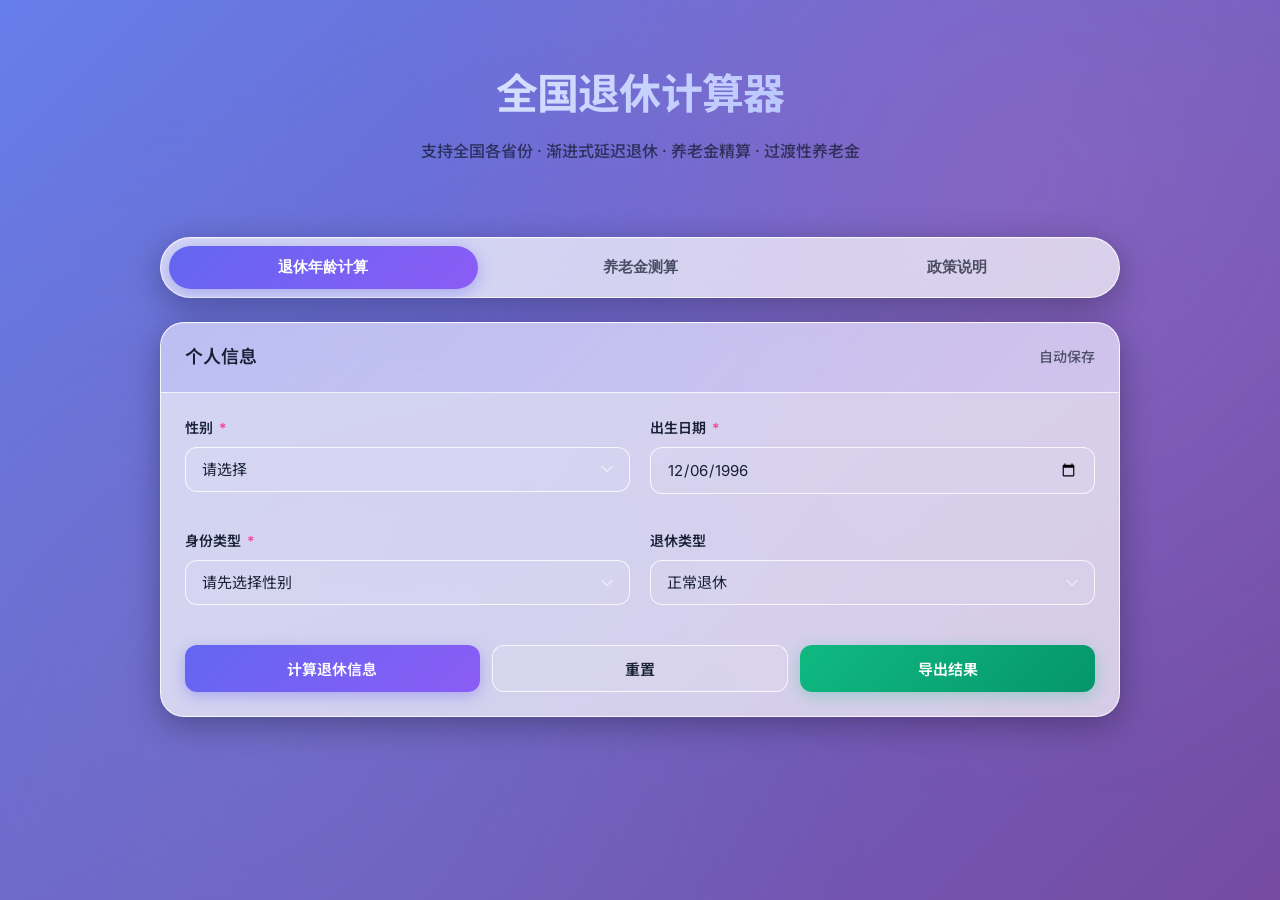
==== src/index.html @ 912b045a "Initial commit: Retirement Calculator v1.0.0 Features:  - Progressive delay retirement calculation (" ====
<!DOCTYPE html>
<html lang="zh-CN">
<head>
    <meta charset="UTF-8">
    <meta name="viewport" content="width=device-width, initial-scale=1.0, maximum-scale=5.0">
    <title>全国退休计算器 | 渐进式延迟退休</title>
    <link rel="preconnect" href="https://fonts.googleapis.com">
    <link rel="preconnect" href="https://fonts.gstatic.com" crossorigin>
    <link href="https://fonts.googleapis.com/css2?family=Inter:wght@400;500;600;700&family=Noto+Sans+SC:wght@400;500;600;700&display=swap" rel="stylesheet">
    <style>
        :root {
            /* Glassmorphism Color System - Blue Purple */
            --primary-50: #eef2ff;
            --primary-100: #e0e7ff;
            --primary-200: #c7d2fe;
            --primary-300: #a5b4fc;
            --primary-400: #818cf8;
            --primary-500: #6366f1;
            --primary-600: #4f46e5;
            --primary-700: #4338ca;
            --primary-800: #3730a3;
            --primary-900: #312e81;

            --accent-purple: #8b5cf6;
            --accent-pink: #ec4899;
            --accent-cyan: #06b6d4;

            /* Semantic Colors */
            --success: #10b981;
            --warning: #f59e0b;
            --error: #ef4444;
            --info: #3b82f6;

            /* Glass Surface Colors */
            --glass-bg: rgba(255, 255, 255, 0.08);
            --glass-border: rgba(255, 255, 255, 0.18);
            --glass-highlight: rgba(255, 255, 255, 0.25);
            --glass-shadow: rgba(0, 0, 0, 0.3);

            /* Text Colors */
            --text-primary: rgba(255, 255, 255, 0.95);
            --text-secondary: rgba(255, 255, 255, 0.7);
            --text-tertiary: rgba(255, 255, 255, 0.5);

            /* Spacing Scale (8pt base) */
            --space-1: 4px;
            --space-2: 8px;
            --space-3: 12px;
            --space-4: 16px;
            --space-5: 20px;
            --space-6: 24px;
            --space-8: 32px;
            --space-10: 40px;
            --space-12: 48px;

            /* Radius Scale */
            --radius-sm: 8px;
            --radius-md: 12px;
            --radius-lg: 16px;
            --radius-xl: 24px;
            --radius-full: 9999px;

            /* Animation */
            --transition-fast: 150ms ease;
            --transition-base: 200ms ease;
            --transition-slow: 300ms ease;

            /* Shadows */
            --shadow-glass: 0 8px 32px rgba(0, 0, 0, 0.3), inset 0 1px 0 rgba(255, 255, 255, 0.1);
            --shadow-elevated: 0 20px 60px rgba(0, 0, 0, 0.4);
        }

        /* Light Mode Override */
        @media (prefers-color-scheme: light) {
            :root {
                --glass-bg: rgba(255, 255, 255, 0.7);
                --glass-border: rgba(255, 255, 255, 0.8);
                --glass-highlight: rgba(255, 255, 255, 0.9);
                --glass-shadow: rgba(0, 0, 0, 0.1);
                --text-primary: rgba(15, 23, 42, 0.95);
                --text-secondary: rgba(15, 23, 42, 0.7);
                --text-tertiary: rgba(15, 23, 42, 0.5);
            }
        }

        * {
            margin: 0;
            padding: 0;
            box-sizing: border-box;
        }

        html {
            scroll-behavior: smooth;
        }

        body {
            font-family: 'Inter', 'Noto Sans SC', -apple-system, BlinkMacSystemFont, sans-serif;
            background: linear-gradient(135deg, #0f0c29 0%, #302b63 50%, #24243e 100%);
            background-attachment: fixed;
            min-height: 100vh;
            padding: var(--space-5);
            line-height: 1.6;
            color: var(--text-primary);
            -webkit-font-smoothing: antialiased;
            -moz-osx-font-smoothing: grayscale;
        }

        @media (prefers-color-scheme: light) {
            body {
                background: linear-gradient(135deg, #667eea 0%, #764ba2 100%);
            }
        }

        /* Animated Background */
        body::before {
            content: '';
            position: fixed;
            top: 0;
            left: 0;
            width: 100%;
            height: 100%;
            background:
                radial-gradient(circle at 20% 80%, rgba(120, 119, 198, 0.3) 0%, transparent 50%),
                radial-gradient(circle at 80% 20%, rgba(255, 119, 198, 0.15) 0%, transparent 50%),
                radial-gradient(circle at 40% 40%, rgba(99, 102, 241, 0.2) 0%, transparent 40%);
            pointer-events: none;
            z-index: -1;
        }

        .container {
            max-width: 960px;
            margin: 0 auto;
        }

        /* Header */
        .header {
            text-align: center;
            padding: var(--space-10) var(--space-5);
            margin-bottom: var(--space-8);
        }

        .header h1 {
            font-size: clamp(28px, 5vw, 42px);
            font-weight: 700;
            margin-bottom: var(--space-3);
            background: linear-gradient(135deg, #fff 0%, #c7d2fe 50%, #a5b4fc 100%);
            -webkit-background-clip: text;
            -webkit-text-fill-color: transparent;
            background-clip: text;
            letter-spacing: -0.02em;
        }

        .header p {
            font-size: 16px;
            color: var(--text-secondary);
            font-weight: 500;
        }

        /* Tabs */
        .tabs {
            display: flex;
            gap: var(--space-2);
            margin-bottom: var(--space-6);
            padding: var(--space-2);
            background: var(--glass-bg);
            backdrop-filter: blur(20px);
            -webkit-backdrop-filter: blur(20px);
            border: 1px solid var(--glass-border);
            border-radius: var(--radius-full);
            box-shadow: var(--shadow-glass);
        }

        .tab-btn {
            flex: 1;
            padding: var(--space-3) var(--space-4);
            border: none;
            background: transparent;
            color: var(--text-secondary);
            font-weight: 600;
            font-size: 15px;
            cursor: pointer;
            border-radius: var(--radius-full);
            transition: all var(--transition-base);
            position: relative;
            overflow: hidden;
        }

        .tab-btn::before {
            content: '';
            position: absolute;
            inset: 0;
            background: linear-gradient(135deg, rgba(99, 102, 241, 0.2), rgba(139, 92, 246, 0.2));
            opacity: 0;
            transition: opacity var(--transition-base);
        }

        .tab-btn:hover {
            color: var(--text-primary);
            transform: translateY(-1px);
        }

        .tab-btn:hover::before {
            opacity: 1;
        }

        .tab-btn.active {
            color: white;
            background: linear-gradient(135deg, var(--primary-500), var(--accent-purple));
            box-shadow: 0 4px 15px rgba(99, 102, 241, 0.4);
        }

        .tab-btn.active::before {
            display: none;
        }

        /* Card */
        .card {
            background: var(--glass-bg);
            backdrop-filter: blur(20px);
            -webkit-backdrop-filter: blur(20px);
            border: 1px solid var(--glass-border);
            border-radius: var(--radius-xl);
            box-shadow: var(--shadow-glass);
            margin-bottom: var(--space-6);
            overflow: hidden;
            transition: transform var(--transition-base), box-shadow var(--transition-base);
        }

        .card:hover {
            box-shadow: var(--shadow-elevated);
        }

        .card-header {
            background: linear-gradient(135deg, rgba(99, 102, 241, 0.2), rgba(139, 92, 246, 0.1));
            color: var(--text-primary);
            padding: var(--space-5) var(--space-6);
            font-size: 18px;
            font-weight: 600;
            display: flex;
            justify-content: space-between;
            align-items: center;
            border-bottom: 1px solid var(--glass-border);
        }

        .card-body {
            padding: var(--space-6);
        }

        /* Form Layout */
        .form-row {
            display: grid;
            grid-template-columns: repeat(auto-fit, minmax(280px, 1fr));
            gap: var(--space-5);
            margin-bottom: var(--space-5);
        }

        .form-group {
            margin-bottom: var(--space-4);
        }

        label {
            display: block;
            margin-bottom: var(--space-2);
            color: var(--text-primary);
            font-weight: 600;
            font-size: 14px;
        }

        label .required {
            color: var(--accent-pink);
            margin-left: 2px;
        }

        label .hint {
            color: var(--text-tertiary);
            font-weight: 400;
            font-size: 12px;
            margin-left: var(--space-2);
        }

        /* Inputs */
        input, select {
            width: 100%;
            padding: var(--space-3) var(--space-4);
            background: rgba(255, 255, 255, 0.05);
            border: 1px solid var(--glass-border);
            border-radius: var(--radius-md);
            font-size: 15px;
            color: var(--text-primary);
            transition: all var(--transition-base);
            font-family: inherit;
        }

        input:hover, select:hover {
            background: rgba(255, 255, 255, 0.08);
            border-color: var(--glass-highlight);
        }

        input:focus, select:focus {
            outline: none;
            border-color: var(--primary-400);
            background: rgba(255, 255, 255, 0.1);
            box-shadow: 0 0 0 3px rgba(99, 102, 241, 0.15);
        }

        input::placeholder {
            color: var(--text-tertiary);
        }

        /* Select styling */
        select {
            cursor: pointer;
            appearance: none;
            background-image: url("data:image/svg+xml,%3Csvg xmlns='http://www.w3.org/2000/svg' width='20' height='20' viewBox='0 0 24 24' fill='none' stroke='rgba(255,255,255,0.5)' stroke-width='2' stroke-linecap='round' stroke-linejoin='round'%3E%3Cpolyline points='6 9 12 15 18 9'%3E%3C/polyline%3E%3C/svg%3E");
            background-repeat: no-repeat;
            background-position: right 12px center;
            padding-right: 40px;
        }

        /* Checkbox Group */
        .checkbox-group {
            display: flex;
            align-items: center;
            gap: var(--space-3);
            padding: var(--space-3) 0;
        }

        .checkbox-group input[type="checkbox"] {
            width: 20px;
            height: 20px;
            cursor: pointer;
            accent-color: var(--primary-500);
        }

        .checkbox-group label {
            margin-bottom: 0;
            cursor: pointer;
            font-weight: 500;
        }

        /* Input Hints */
        .input-hint {
            font-size: 12px;
            color: var(--text-tertiary);
            margin-top: var(--space-2);
            transition: color var(--transition-base);
        }

        .input-hint.error {
            color: var(--error);
        }

        .input-hint.success {
            color: var(--success);
        }

        /* Buttons */
        .btn-group {
            display: flex;
            gap: var(--space-3);
            margin-top: var(--space-6);
            flex-wrap: wrap;
        }

        .btn {
            flex: 1;
            min-width: 140px;
            padding: var(--space-3) var(--space-6);
            border: none;
            border-radius: var(--radius-md);
            font-size: 15px;
            font-weight: 600;
            cursor: pointer;
            transition: all var(--transition-fast);
            font-family: inherit;
            position: relative;
            overflow: hidden;
        }

        .btn::after {
            content: '';
            position: absolute;
            inset: 0;
            background: linear-gradient(135deg, rgba(255,255,255,0.2), transparent);
            opacity: 0;
            transition: opacity var(--transition-fast);
        }

        .btn:hover::after {
            opacity: 1;
        }

        .btn:active {
            transform: translateY(1px);
        }

        .btn-primary {
            background: linear-gradient(135deg, var(--primary-500), var(--accent-purple));
            color: white;
            box-shadow: 0 4px 15px rgba(99, 102, 241, 0.4);
        }

        .btn-primary:hover {
            transform: translateY(-2px);
            box-shadow: 0 6px 20px rgba(99, 102, 241, 0.5);
        }

        .btn-secondary {
            background: rgba(255, 255, 255, 0.1);
            color: var(--text-primary);
            border: 1px solid var(--glass-border);
        }

        .btn-secondary:hover {
            background: rgba(255, 255, 255, 0.15);
            border-color: var(--glass-highlight);
        }

        .btn-export {
            background: linear-gradient(135deg, var(--success), #059669);
            color: white;
            box-shadow: 0 4px 15px rgba(16, 185, 129, 0.3);
        }

        .btn-export:hover {
            transform: translateY(-2px);
            box-shadow: 0 6px 20px rgba(16, 185, 129, 0.4);
        }

        /* Results Card */
        .results-card {
            background: var(--glass-bg);
            backdrop-filter: blur(20px);
            -webkit-backdrop-filter: blur(20px);
            border: 1px solid var(--glass-border);
            border-radius: var(--radius-xl);
            padding: var(--space-6);
            margin-top: var(--space-6);
            display: none;
            box-shadow: var(--shadow-elevated);
            animation: slideUp 0.4s ease;
        }

        @keyframes slideUp {
            from {
                opacity: 0;
                transform: translateY(20px);
            }
            to {
                opacity: 1;
                transform: translateY(0);
            }
        }

        .results-card.show {
            display: block;
        }

        .result-grid {
            display: grid;
            grid-template-columns: repeat(auto-fit, minmax(200px, 1fr));
            gap: var(--space-4);
        }

        .result-item {
            background: rgba(255, 255, 255, 0.05);
            padding: var(--space-4);
            border-radius: var(--radius-lg);
            border: 1px solid var(--glass-border);
            transition: all var(--transition-base);
        }

        .result-item:hover {
            background: rgba(255, 255, 255, 0.08);
            transform: translateY(-2px);
        }

        .result-label {
            color: var(--text-secondary);
            font-size: 13px;
            margin-bottom: var(--space-2);
            font-weight: 500;
        }

        .result-value {
            color: var(--text-primary);
            font-size: 22px;
            font-weight: 700;
        }

        .result-value.highlight {
            background: linear-gradient(135deg, var(--primary-400), var(--accent-purple));
            -webkit-background-clip: text;
            -webkit-text-fill-color: transparent;
            background-clip: text;
            font-size: 26px;
        }

        /* Info Boxes */
        .info-box, .warning-box, .success-box, .error-box {
            padding: var(--space-4);
            margin-top: var(--space-5);
            border-radius: var(--radius-md);
            font-size: 14px;
            line-height: 1.7;
            border-left: 4px solid;
            background: rgba(255, 255, 255, 0.05);
        }

        .info-box {
            border-color: var(--info);
            background: rgba(59, 130, 246, 0.1);
        }

        .warning-box {
            border-color: var(--warning);
            background: rgba(245, 158, 11, 0.1);
        }

        .success-box {
            border-color: var(--success);
            background: rgba(16, 185, 129, 0.1);
        }

        .error-box {
            border-color: var(--error);
            background: rgba(239, 68, 68, 0.1);
        }

        /* Formula Box */
        .formula-box {
            background: rgba(0, 0, 0, 0.2);
            border: 1px solid var(--glass-border);
            border-radius: var(--radius-md);
            padding: var(--space-4);
            margin-top: var(--space-5);
            font-family: 'SF Mono', Monaco, monospace;
            font-size: 13px;
            line-height: 1.8;
            color: var(--text-secondary);
        }

        .formula-box strong {
            color: var(--text-primary);
        }

        /* Reference Table */
        .reference-table {
            width: 100%;
            border-collapse: separate;
            border-spacing: 0;
            margin-top: var(--space-4);
            font-size: 14px;
            border-radius: var(--radius-md);
            overflow: hidden;
        }

        .reference-table th, .reference-table td {
            padding: var(--space-3) var(--space-4);
            text-align: left;
            border-bottom: 1px solid var(--glass-border);
        }

        .reference-table th {
            background: rgba(255, 255, 255, 0.1);
            font-weight: 600;
            color: var(--text-primary);
        }

        .reference-table tr:last-child td {
            border-bottom: none;
        }

        .reference-table tr:hover td {
            background: rgba(255, 255, 255, 0.03);
        }

        /* Toggle Advanced */
        .toggle-advanced {
            color: var(--primary-400);
            cursor: pointer;
            font-size: 14px;
            margin-top: var(--space-4);
            display: inline-flex;
            align-items: center;
            gap: var(--space-2);
            font-weight: 600;
            transition: color var(--transition-base);
        }

        .toggle-advanced:hover {
            color: var(--primary-300);
        }

        /* Advanced Options */
        .advanced-options {
            background: rgba(0, 0, 0, 0.15);
            border-radius: var(--radius-md);
            padding: var(--space-4);
            margin-top: var(--space-4);
            display: none;
            border: 1px solid var(--glass-border);
        }

        .advanced-options.show {
            display: block;
            animation: fadeIn 0.3s ease;
        }

        /* Tab Content */
        .tab-content {
            display: none;
        }

        .tab-content.active {
            display: block;
            animation: fadeIn 0.3s ease;
        }

        @keyframes fadeIn {
            from { opacity: 0; }
            to { opacity: 1; }
        }

        /* Responsive */
        @media (max-width: 640px) {
            body {
                padding: var(--space-3);
            }

            .header {
                padding: var(--space-6) var(--space-4);
            }

            .header h1 {
                font-size: 28px;
            }

            .card-body {
                padding: var(--space-4);
            }

            .form-row {
                grid-template-columns: 1fr;
                gap: var(--space-4);
            }

            .result-grid {
                grid-template-columns: repeat(2, 1fr);
            }

            .result-value {
                font-size: 18px;
            }

            .result-value.highlight {
                font-size: 22px;
            }

            .btn-group {
                flex-direction: column;
            }

            .btn {
                width: 100%;
            }

            .tabs {
                flex-wrap: wrap;
            }

            .tab-btn {
                font-size: 14px;
                padding: var(--space-2) var(--space-3);
            }
        }

        /* Print Styles */
        @media print {
            body {
                background: white;
                color: black;
            }

            .tabs, .btn-group, .toggle-advanced, .header p {
                display: none !important;
            }

            .results-card {
                display: block !important;
                page-break-inside: avoid;
                background: white;
                border: 1px solid #ddd;
                box-shadow: none;
            }

            .card {
                background: white;
                border: 1px solid #ddd;
                box-shadow: none;
                page-break-inside: avoid;
            }

            .card-header {
                background: #f5f5f5;
                color: black;
            }

            .result-value.highlight {
                -webkit-text-fill-color: #6366f1;
                color: #6366f1;
            }
        }

        /* Reduced Motion */
        @media (prefers-reduced-motion: reduce) {
            *,
            *::before,
            *::after {
                animation-duration: 0.01ms !important;
                animation-iteration-count: 1 !important;
                transition-duration: 0.01ms !important;
            }
        }

        /* Focus Visible */
        *:focus-visible {
            outline: 2px solid var(--primary-400);
            outline-offset: 2px;
        }

        button:focus-visible,
        input:focus-visible,
        select:focus-visible {
            outline: none;
        }
    </style>
</head>
<body>
    <div class="container">
        <div class="header">
            <h1>全国退休计算器</h1>
            <p>支持全国各省份 · 渐进式延迟退休 · 养老金精算 · 过渡性养老金</p>
        </div>

        <div class="tabs" role="tablist" aria-label="主要功能">
            <button class="tab-btn active" onclick="switchTab('retirement')" role="tab" aria-selected="true" aria-controls="retirement">退休年龄计算</button>
            <button class="tab-btn" onclick="switchTab('pension')" role="tab" aria-selected="false" aria-controls="pension">养老金测算</button>
            <button class="tab-btn" onclick="switchTab('policy')" role="tab" aria-selected="false" aria-controls="policy">政策说明</button>
        </div>

        <!-- Tab 1: Retirement -->
        <div id="retirement" class="tab-content active" role="tabpanel">
            <div class="card">
                <div class="card-header">
                    <span>个人信息</span>
                    <span style="font-size: 14px; opacity: 0.7; font-weight: 500;">自动保存</span>
                </div>
                <div class="card-body">
                    <div class="form-row">
                        <div class="form-group">
                            <label>性别 <span class="required">*</span></label>
                            <select id="gender" onchange="updateIdentityTypeOptions(); saveToLocal();" aria-required="true">
                                <option value="">请选择</option>
                                <option value="male">男性</option>
                                <option value="female">女性</option>
                            </select>
                        </div>
                        <div class="form-group">
                            <label>出生日期 <span class="required">*</span></label>
                            <input type="date" id="birthDate" onchange="saveToLocal();" aria-required="true">
                        </div>
                    </div>
                    <div class="form-row">
                        <div class="form-group">
                            <label>身份类型 <span class="required" id="identityTypeRequired">*</span></label>
                            <select id="identityType" onchange="saveToLocal();" aria-required="true">
                                <option value="">请先选择性别</option>
                            </select>
                        </div>
                        <div class="form-group">
                            <label>退休类型</label>
                            <select id="retirementType" onchange="saveToLocal();">
                                <option value="normal">正常退休</option>
                                <option value="special">特殊工种提前退休</option>
                                <option value="sick">因病/非因工致残提前退休</option>
                            </select>
                        </div>
                    </div>
                    <div class="form-row" id="specialJobRow" style="display: none;">
                        <div class="form-group">
                            <label>特殊工种类型</label>
                            <select id="specialJob" onchange="saveToLocal();">
                                <option value="heavy">从事繁重体力劳动（满10年）</option>
                                <option value="toxic">从事有毒有害工作（满8年）</option>
                                <option value="highaltitude">高空作业（满10年）</option>
                                <option value="underground">井下/高温作业（满9年）</option>
                            </select>
                        </div>
                        <div class="form-group">
                            <label>特殊工种工作年限</label>
                            <input type="number" id="specialJobYears" min="0" max="40" step="0.5" placeholder="例如：10" onchange="saveToLocal();">
                        </div>
                    </div>
                    <div class="form-row" id="sickRow" style="display: none;">
                        <div class="form-group">
                            <label>劳动能力鉴定</label>
                            <select id="disabilityLevel" onchange="saveToLocal();">
                                <option value="complete">完全丧失劳动能力</option>
                                <option value="partial">大部分丧失劳动能力</option>
                            </select>
                        </div>
                    </div>
                    <div class="btn-group">
                        <button class="btn btn-primary" onclick="calculateRetirement()">计算退休信息</button>
                        <button class="btn btn-secondary" onclick="resetRetirementForm()">重置</button>
                        <button class="btn btn-export" onclick="exportRetirementResult()">导出结果</button>
                    </div>
                </div>
            </div>

            <div id="retirementResults" class="results-card" aria-live="polite">
                <h3 style="margin-bottom: 20px; color: var(--text-primary); font-size: 20px;">计算结果</h3>
                <div class="result-grid">
                    <div class="result-item">
                        <div class="result-label">当前年龄</div>
                        <div class="result-value" id="currentAge">-</div>
                    </div>
                    <div class="result-item">
                        <div class="result-label">原法定退休年龄</div>
                        <div class="result-value" id="originalRetirementAge">-</div>
                    </div>
                    <div class="result-item">
                        <div class="result-label">延迟后退休年龄</div>
                        <div class="result-value highlight" id="delayedRetirementAge">-</div>
                    </div>
                    <div class="result-item">
                        <div class="result-label">预计退休日期</div>
                        <div class="result-value" id="retirementDate">-</div>
                    </div>
                    <div class="result-item">
                        <div class="result-label">距离退休还有</div>
                        <div class="result-value" id="yearsToRetirement">-</div>
                    </div>
                    <div class="result-item">
                        <div class="result-label">延迟月数</div>
                        <div class="result-value" id="delayMonths">-</div>
                    </div>
                </div>
                <div id="retirementInfo"></div>
            </div>
        </div>

        <!-- Tab 2: Pension -->
        <div id="pension" class="tab-content" role="tabpanel">
            <div class="card">
                <div class="card-header">
                    <span>社保缴费信息</span>
                    <span style="font-size: 14px; opacity: 0.7; font-weight: 500;">自动保存</span>
                </div>
                <div class="card-body">
                    <div class="form-row">
                        <div class="form-group">
                            <label>所在省份 <span class="required">*</span></label>
                            <select id="pensionProvince" onchange="updatePensionBase(); saveToLocal();" aria-required="true">
                                <option value="">请选择省份</option>
                                <option value="beijing">北京市</option>
                                <option value="shanghai">上海市</option>
                                <option value="guangdong">广东省</option>
                                <option value="jiangsu">江苏省</option>
                                <option value="zhejiang">浙江省</option>
                                <option value="shandong">山东省</option>
                                <option value="other">其他省份</option>
                            </select>
                            <div class="input-hint" id="provinceHint"></div>
                        </div>
                        <div class="form-group">
                            <label>平均缴费基数（元/月）<span class="required">*</span></label>
                            <input type="number" id="avgBase" placeholder="例如：8000" min="0" onchange="validateBase(); saveToLocal();" aria-required="true">
                            <div class="input-hint" id="baseHint">选择省份后自动填充计发基数</div>
                        </div>
                    </div>
                    <div class="form-row">
                        <div class="form-group">
                            <label>缴费年限（年）<span class="required">*</span></label>
                            <input type="number" id="pensionYears" min="0" max="50" step="0.5" placeholder="例如：30" onchange="saveToLocal();" aria-required="true">
                            <div class="input-hint">可输入0.5的倍数（如15.5年）</div>
                        </div>
                        <div class="form-group">
                            <label>个人账户余额（元）<span class="required">*</span></label>
                            <input type="number" id="personalAccount" placeholder="例如：500000" min="0" onchange="saveToLocal();" aria-required="true">
                        </div>
                    </div>
                    <div class="form-row">
                        <div class="form-group">
                            <label>退休年龄（岁）</label>
                            <select id="retirementAgeForPension" onchange="saveToLocal();">
                                <option value="45">45岁（因病/特殊工种女性）</option>
                                <option value="50">50岁（女性工人）</option>
                                <option value="55">55岁（女性干部/特殊工种男性）</option>
                                <option value="58">58岁（延迟退休女性干部）</option>
                                <option value="60" selected>60岁（男性）</option>
                                <option value="63">63岁（延迟退休男性）</option>
                            </select>
                        </div>
                        <div class="form-group">
                            <div class="checkbox-group">
                                <input type="checkbox" id="hasTransitionPension" onchange="toggleTransitionOptions(); saveToLocal();">
                                <label for="hasTransitionPension" style="margin-bottom: 0;">我有视同缴费年限（1996年前参加工作）</label>
                            </div>
                        </div>
                    </div>
                    <div class="advanced-options" id="transitionOptions">
                        <div class="form-row">
                            <div class="form-group">
                                <label>视同缴费年限（年）</label>
                                <input type="number" id="deemedYears" min="0" max="30" step="0.5" placeholder="1996年前的工龄" onchange="saveToLocal();">
                            </div>
                            <div class="form-group">
                                <label>平均缴费指数</label>
                                <input type="number" id="avgIndex" min="0.6" max="3.0" step="0.1" value="1.0" placeholder="通常为0.6-3.0" onchange="saveToLocal();">
                                <div class="input-hint">历年缴费基数/社平工资的平均比值</div>
                            </div>
                        </div>
                        <div class="info-box" style="margin-top: 12px;">
                            <strong>过渡性养老金</strong> = 全省上年度职工月平均工资 × 平均缴费指数 × 视同缴费年限 × 1.3%
                        </div>
                    </div>
                    <div class="toggle-advanced" onclick="toggleAdvancedOptions()">
                        <span id="advancedToggleText">显示高级选项 ▼</span>
                    </div>
                    <div class="advanced-options" id="advancedOptions">
                        <div class="form-row">
                            <div class="form-group">
                                <label>预期寿命（岁）</label>
                                <input type="number" id="lifeExpectancy" value="80" min="60" max="120" onchange="saveToLocal();">
                            </div>
                            <div class="form-group">
                                <label>养老金年度调整率（%）</label>
                                <input type="number" id="pensionGrowthRate" value="3" min="0" max="10" step="0.5" onchange="saveToLocal();">
                                <div class="input-hint">用于预测未来养老金增长，近年约3-5%</div>
                            </div>
                        </div>
                    </div>
                    <div class="formula-box">
                        <strong>计算公式：</strong><br>
                        基础养老金 = (全省上年度职工月平均工资 + 本人指数化月平均缴费工资) ÷ 2 × 缴费年限 × 1%<br>
                        个人账户养老金 = 个人账户储存额 ÷ 计发月数（60岁139个月，55岁170个月，50岁195个月）<br>
                        过渡性养老金 = 全省上年度职工月平均工资 × 平均缴费指数 × 视同缴费年限 × 1.3%
                    </div>
                    <div class="btn-group">
                        <button class="btn btn-primary" onclick="calculatePension()">计算养老金</button>
                        <button class="btn btn-secondary" onclick="resetPensionForm()">重置</button>
                        <button class="btn btn-export" onclick="exportPensionResult()">导出结果</button>
                    </div>
                </div>
            </div>

            <div id="pensionResults" class="results-card" aria-live="polite">
                <h3 style="margin-bottom: 20px; color: var(--text-primary); font-size: 20px;">养老金测算结果</h3>
                <div class="result-grid">
                    <div class="result-item">
                        <div class="result-label">基础养老金（月）</div>
                        <div class="result-value" id="basicPension">-</div>
                    </div>
                    <div class="result-item">
                        <div class="result-label">个人账户养老金（月）</div>
                        <div class="result-value" id="personalPension">-</div>
                    </div>
                    <div class="result-item" id="transitionPensionItem" style="display: none;">
                        <div class="result-label">过渡性养老金（月）</div>
                        <div class="result-value" id="transitionPension">-</div>
                    </div>
                    <div class="result-item">
                        <div class="result-label">月养老金合计</div>
                        <div class="result-value highlight" id="totalMonthlyPension">-</div>
                    </div>
                    <div class="result-item">
                        <div class="result-label">年养老金合计</div>
                        <div class="result-value" id="totalYearlyPension">-</div>
                    </div>
                    <div class="result-item">
                        <div class="result-label">养老金替代率</div>
                        <div class="result-value" id="replacementRate">-</div>
                    </div>
                </div>
                <div id="pensionProjection"></div>
                <div id="pensionInfo"></div>
            </div>
        </div>

        <!-- Tab 3: Policy -->
        <div id="policy" class="tab-content" role="tabpanel">
            <div class="card">
                <div class="card-header">渐进式延迟退休政策（2025年起实施）</div>
                <div class="card-body">
                    <div class="info-box">
                        <strong>政策要点：</strong><br>
                        男性：从60岁逐步延迟到63岁，每4个月延迟1个月（1965年1月至1976年12月）<br>
                        女性干部：从55岁逐步延迟到58岁，每4个月延迟1个月（1970年1月至1981年12月）<br>
                        女性工人：从50岁逐步延迟到55岁，每2个月延迟1个月（1975年1月至1985年12月）<br>
                        实施周期：15年（2025年-2040年）
                    </div>
                    <h3 style="margin: 24px 0 16px; color: var(--text-primary); font-size: 18px;">各省份养老金计发基数参考（2024年）</h3>
                    <table class="reference-table">
                        <thead>
                            <tr><th>省份/城市</th><th>养老金计发基数（元/月）</th><th>缴费上限（元）</th><th>缴费下限（元）</th></tr>
                        </thead>
                        <tbody>
                            <tr><td>北京市</td><td>11,297</td><td>33,891</td><td>6,782</td></tr>
                            <tr><td>上海市</td><td>12,183</td><td>36,549</td><td>7,310</td></tr>
                            <tr><td>广东省</td><td>9,147</td><td>26,421</td><td>4,528</td></tr>
                            <tr><td>江苏省</td><td>8,873</td><td>24,396</td><td>4,494</td></tr>
                            <tr><td>浙江省</td><td>8,922</td><td>24,060</td><td>4,812</td></tr>
                            <tr><td>山东省</td><td>7,060</td><td>21,207</td><td>4,242</td></tr>
                        </tbody>
                    </table>
                    <h3 style="margin: 24px 0 16px; color: var(--text-primary); font-size: 18px;">特殊工种提前退休</h3>
                    <div class="warning-box">
                        符合以下条件可申请提前退休：<br>
                        从事高空、高温、井下、特别繁重体力劳动或有毒有害工作<br>
                        特殊工种工作年限满8-10年（井下/高温满9年，有毒有害满8年，特繁重体力满10年）<br>
                        男性满55周岁，女性满45周岁
                    </div>
                    <h3 style="margin: 24px 0 16px; color: var(--text-primary); font-size: 18px;">因病/非因工致残提前退休</h3>
                    <div class="warning-box">
                        符合以下条件可申请提前退休：<br>
                        因病或非因工致残，经劳动能力鉴定委员会鉴定为完全丧失劳动能力<br>
                        男性满50周岁，女性满45周岁<br>
                        养老保险累计缴费满15年
                    </div>
                    <h3 style="margin: 24px 0 16px; color: var(--text-primary); font-size: 18px;">养老金领取条件</h3>
                    <div class="success-box">
                        必须同时满足以下两个条件：<br>
                        达到法定退休年龄<br>
                        养老保险累计缴费满15年
                    </div>
                </div>
            </div>
        </div>
    </div>

    <script>
        // ==================== Data Configuration ====================
        const provinceData = {
            beijing: { base: 11297, upper: 33891, lower: 6782 },
            shanghai: { base: 12183, upper: 36549, lower: 7310 },
            guangdong: { base: 9147, upper: 26421, lower: 4528 },
            jiangsu: { base: 8873, upper: 24396, lower: 4494 },
            zhejiang: { base: 8922, upper: 24060, lower: 4812 },
            shandong: { base: 7060, upper: 21207, lower: 4242 },
            other: { base: 8000, upper: 24000, lower: 4000 }
        };

        const retirementConfig = {
            male: { startAge: 60, startYear: 1965, maxAge: 63, interval: 4, maxDelay: 36 },
            femaleCadre: { startAge: 55, startYear: 1970, maxAge: 58, interval: 4, maxDelay: 36 },
            femaleWorker: { startAge: 50, startYear: 1975, maxAge: 55, interval: 2, maxDelay: 60 }
        };

        const pensionMonthsTable = {
            40: 233, 41: 230, 42: 226, 43: 223, 44: 220, 45: 216,
            46: 212, 47: 208, 48: 204, 49: 199, 50: 195, 51: 190,
            52: 185, 53: 180, 54: 175, 55: 170, 56: 164, 57: 158,
            58: 152, 59: 145, 60: 139, 61: 132, 62: 125, 63: 117,
            64: 109, 65: 101, 66: 93, 67: 84, 68: 75, 69: 65, 70: 56
        };

        // ==================== Utility Functions ====================
        function formatMoney(amount) {
            if (isNaN(amount) || amount < 0) return '0.00';
            return amount.toFixed(2).replace(/\B(?=(\d{3})+(?!\d))/g, ',');
        }

        function calculateAge(birthDate) {
            const today = new Date();
            let age = today.getFullYear() - birthDate.getFullYear();
            const monthDiff = today.getMonth() - birthDate.getMonth();
            if (monthDiff < 0 || (monthDiff === 0 && today.getDate() < birthDate.getDate())) {
                age--;
            }
            return age;
        }

        function calculateAgeDetailed(birthDate) {
            const today = new Date();
            let years = today.getFullYear() - birthDate.getFullYear();
            let months = today.getMonth() - birthDate.getMonth();
            let days = today.getDate() - birthDate.getDate();

            if (days < 0) {
                months--;
                const prevMonth = new Date(today.getFullYear(), today.getMonth(), 0);
                days += prevMonth.getDate();
            }
            if (months < 0) {
                years--;
                months += 12;
            }
            return { years, months, days };
        }

        function formatAge(years, months) {
            if (years === 0 && months === 0) return '0个月';
            let result = '';
            if (years > 0) result += years + '年';
            if (months > 0) result += months + '个月';
            return result;
        }

        function getPensionMonths(retirementAge) {
            const ageInt = Math.floor(retirementAge);
            return pensionMonthsTable[ageInt] || 139;
        }

        function getSpecialJobName(jobType) {
            const names = {
                heavy: '繁重体力劳动',
                toxic: '有毒有害工作',
                highaltitude: '高空作业',
                underground: '井下/高温作业'
            };
            return names[jobType] || '特殊工种';
        }

        // ==================== LocalStorage ====================
        function saveToLocal() {
            const data = {
                gender: document.getElementById('gender').value,
                birthDate: document.getElementById('birthDate').value,
                identityType: document.getElementById('identityType').value,
                retirementType: document.getElementById('retirementType').value,
                specialJob: document.getElementById('specialJob').value,
                specialJobYears: document.getElementById('specialJobYears').value,
                disabilityLevel: document.getElementById('disabilityLevel').value,
                pensionProvince: document.getElementById('pensionProvince').value,
                avgBase: document.getElementById('avgBase').value,
                pensionYears: document.getElementById('pensionYears').value,
                personalAccount: document.getElementById('personalAccount').value,
                retirementAgeForPension: document.getElementById('retirementAgeForPension').value,
                hasTransitionPension: document.getElementById('hasTransitionPension').checked,
                deemedYears: document.getElementById('deemedYears').value,
                avgIndex: document.getElementById('avgIndex').value,
                lifeExpectancy: document.getElementById('lifeExpectancy').value,
                pensionGrowthRate: document.getElementById('pensionGrowthRate').value
            };
            localStorage.setItem('retirementCalculatorData', JSON.stringify(data));
        }

        function loadFromLocal() {
            const saved = localStorage.getItem('retirementCalculatorData');
            if (!saved) return;

            try {
                const data = JSON.parse(saved);
                if (data.gender) document.getElementById('gender').value = data.gender;
                if (data.birthDate) document.getElementById('birthDate').value = data.birthDate;
                if (data.retirementType) document.getElementById('retirementType').value = data.retirementType;
                if (data.specialJob) document.getElementById('specialJob').value = data.specialJob;
                if (data.specialJobYears) document.getElementById('specialJobYears').value = data.specialJobYears;
                if (data.disabilityLevel) document.getElementById('disabilityLevel').value = data.disabilityLevel;
                if (data.pensionProvince) document.getElementById('pensionProvince').value = data.pensionProvince;
                if (data.avgBase) document.getElementById('avgBase').value = data.avgBase;
                if (data.pensionYears) document.getElementById('pensionYears').value = data.pensionYears;
                if (data.personalAccount) document.getElementById('personalAccount').value = data.personalAccount;
                if (data.retirementAgeForPension) document.getElementById('retirementAgeForPension').value = data.retirementAgeForPension;
                if (data.hasTransitionPension) document.getElementById('hasTransitionPension').checked = true;
                if (data.deemedYears) document.getElementById('deemedYears').value = data.deemedYears;
                if (data.avgIndex) document.getElementById('avgIndex').value = data.avgIndex;
                if (data.lifeExpectancy) document.getElementById('lifeExpectancy').value = data.lifeExpectancy;
                if (data.pensionGrowthRate) document.getElementById('pensionGrowthRate').value = data.pensionGrowthRate;

                updateIdentityTypeOptions();
                if (data.identityType) {
                    document.getElementById('identityType').value = data.identityType;
                }

                toggleRetirementType();
                toggleTransitionOptions();
                if (data.pensionProvince) updatePensionBase();
            } catch (e) {
                console.error('加载保存数据失败', e);
            }
        }

        // ==================== Tab Switching ====================
        function switchTab(tabName) {
            document.querySelectorAll('.tab-content').forEach(el => el.classList.remove('active'));
            document.querySelectorAll('.tab-btn').forEach(el => {
                el.classList.remove('active');
                el.setAttribute('aria-selected', 'false');
            });
            document.getElementById(tabName).classList.add('active');
            event.target.classList.add('active');
            event.target.setAttribute('aria-selected', 'true');
        }

        // ==================== Identity Type Options ====================
        function updateIdentityTypeOptions() {
            const gender = document.getElementById('gender').value;
            const identityTypeSelect = document.getElementById('identityType');
            const requiredSpan = document.getElementById('identityTypeRequired');

            identityTypeSelect.innerHTML = '';

            if (gender === 'male') {
                const option = document.createElement('option');
                option.value = 'male_worker';
                option.textContent = '男性职工';
                identityTypeSelect.appendChild(option);
                if (requiredSpan) requiredSpan.style.display = 'none';
            } else if (gender === 'female') {
                const defaultOption = document.createElement('option');
                defaultOption.value = '';
                defaultOption.textContent = '请选择身份类型';
                identityTypeSelect.appendChild(defaultOption);

                const cadreOption = document.createElement('option');
                cadreOption.value = 'cadre';
                cadreOption.textContent = '女性干部（55岁退休）';
                identityTypeSelect.appendChild(cadreOption);

                const workerOption = document.createElement('option');
                workerOption.value = 'worker';
                workerOption.textContent = '女性工人（50岁退休）';
                identityTypeSelect.appendChild(workerOption);

                const flexibleOption = document.createElement('option');
                flexibleOption.value = 'flexible';
                flexibleOption.textContent = '灵活就业人员（50岁退休）';
                identityTypeSelect.appendChild(flexibleOption);

                if (requiredSpan) requiredSpan.style.display = 'inline';
            } else {
                const defaultOption = document.createElement('option');
                defaultOption.value = '';
                defaultOption.textContent = '请先选择性别';
                identityTypeSelect.appendChild(defaultOption);
                if (requiredSpan) requiredSpan.style.display = 'inline';
            }
        }

        // ==================== Toggle Options ====================
        function toggleRetirementType() {
            const type = document.getElementById('retirementType').value;
            const specialRow = document.getElementById('specialJobRow');
            const sickRow = document.getElementById('sickRow');

            specialRow.style.display = type === 'special' ? 'grid' : 'none';
            sickRow.style.display = type === 'sick' ? 'grid' : 'none';
        }

        document.getElementById('retirementType').addEventListener('change', toggleRetirementType);

        function toggleAdvancedOptions() {
            const advanced = document.getElementById('advancedOptions');
            const text = document.getElementById('advancedToggleText');
            if (advanced.classList.contains('show')) {
                advanced.classList.remove('show');
                text.textContent = '显示高级选项 ▼';
            } else {
                advanced.classList.add('show');
                text.textContent = '隐藏高级选项 ▲';
            }
        }

        function toggleTransitionOptions() {
            const hasTransition = document.getElementById('hasTransitionPension').checked;
            const options = document.getElementById('transitionOptions');
            options.classList.toggle('show', hasTransition);
        }

        // ==================== Retirement Calculation ====================
        function calculateDelayMonths(birthYear, birthMonth, config) {
            if (birthYear < config.startYear) {
                return 0;
            }
            const monthsSinceStart = (birthYear - config.startYear) * 12 + (birthMonth - 1);
            if (monthsSinceStart <= 0) {
                return 0;
            }
            let delayMonths = Math.floor(monthsSinceStart / config.interval);
            delayMonths = Math.min(delayMonths, config.maxDelay);
            return Math.max(0, delayMonths);
        }

        function calculateRetirement() {
            const gender = document.getElementById('gender').value;
            const birthDateStr = document.getElementById('birthDate').value;
            const identityType = document.getElementById('identityType').value;
            const retirementType = document.getElementById('retirementType').value;
            const specialJob = document.getElementById('specialJob').value;
            const specialJobYears = parseFloat(document.getElementById('specialJobYears').value) || 0;
            const disabilityLevel = document.getElementById('disabilityLevel').value;

            if (!gender) { alert('请选择性别'); return; }
            if (!birthDateStr) { alert('请选择出生日期'); return; }
            if (!identityType) { alert('请选择身份类型'); return; }

            const birthDate = new Date(birthDateStr);
            const birthYear = birthDate.getFullYear();
            const birthMonth = birthDate.getMonth() + 1;
            const ageDetail = calculateAgeDetailed(birthDate);

            let config;
            if (gender === 'male' || identityType === 'male_worker') {
                config = retirementConfig.male;
            } else {
                if (identityType === 'worker' || identityType === 'flexible') {
                    config = retirementConfig.femaleWorker;
                } else {
                    config = retirementConfig.femaleCadre;
                }
            }

            const delayMonths = calculateDelayMonths(birthYear, birthMonth, config);
            const finalRetirementAge = config.startAge + delayMonths / 12;

            let specialReduction = 0;
            let specialInfo = '';
            let actualRetirementAge = finalRetirementAge;

            if (retirementType === 'special' && specialJobYears >= 8) {
                let requiredYears = 8;
                if (specialJob === 'heavy') requiredYears = 10;
                else if (specialJob === 'toxic') requiredYears = 8;
                else if (specialJob === 'highaltitude') requiredYears = 10;
                else if (specialJob === 'underground') requiredYears = 9;

                if (specialJobYears >= requiredYears) {
                    const minAgeForSpecial = gender === 'male' ? 55 : 45;
                    specialReduction = Math.max(0, finalRetirementAge - minAgeForSpecial);
                    actualRetirementAge = Math.max(minAgeForSpecial, finalRetirementAge - specialReduction);
                    specialInfo = `符合特殊工种提前退休条件（${getSpecialJobName(specialJob)}满${requiredYears}年）`;
                } else {
                    specialInfo = `特殊工种年限不足（${specialJobYears}年，需满${requiredYears}年）`;
                }
            } else if (retirementType === 'sick' && disabilityLevel === 'complete') {
                const minAgeForSick = gender === 'male' ? 50 : 45;
                if (finalRetirementAge >= minAgeForSick) {
                    specialReduction = finalRetirementAge - minAgeForSick;
                    actualRetirementAge = minAgeForSick;
                    specialInfo = '符合因病提前退休条件（完全丧失劳动能力）';
                } else {
                    specialInfo = `年龄不足病退要求（需满${minAgeForSick}岁）`;
                }
            }

            const retirementYear = birthYear + Math.floor(actualRetirementAge);
            const retirementMonth = birthMonth - 1 + Math.round((actualRetirementAge % 1) * 12);
            const retirementDate = new Date(retirementYear, retirementMonth % 12, birthDate.getDate());
            if (retirementDate.getMonth() !== retirementMonth % 12) {
                retirementDate.setDate(0);
            }

            const today = new Date();
            let yearsToRetire = retirementDate.getFullYear() - today.getFullYear();
            let monthsToRetire = retirementDate.getMonth() - today.getMonth();
            if (monthsToRetire < 0) {
                yearsToRetire--;
                monthsToRetire += 12;
            }

            document.getElementById('currentAge').textContent = formatAge(ageDetail.years, ageDetail.months);
            document.getElementById('originalRetirementAge').textContent = config.startAge + ' 岁';
            document.getElementById('delayedRetirementAge').textContent = actualRetirementAge.toFixed(2) + ' 岁';
            document.getElementById('retirementDate').textContent = retirementDate.toLocaleDateString('zh-CN');

            if (yearsToRetire < 0 || (yearsToRetire === 0 && monthsToRetire < 0)) {
                document.getElementById('yearsToRetirement').textContent = '已退休';
            } else {
                document.getElementById('yearsToRetirement').textContent = formatAge(yearsToRetire, monthsToRetire);
            }

            const delayYears = Math.floor(delayMonths / 12);
            const delayRemainderMonths = delayMonths % 12;
            document.getElementById('delayMonths').textContent = delayMonths + ' 个月' +
                (delayYears > 0 ? `（约${delayYears}年${delayRemainderMonths}个月）` : '');

            const infoDiv = document.getElementById('retirementInfo');
            let html = '';

            if (specialInfo) {
                const boxClass = specialReduction > 0 ? 'success-box' : 'warning-box';
                html += `<div class="${boxClass}">${specialInfo}</div>`;
            }

            if (delayMonths > 0 && specialReduction === 0) {
                html += `<div class="info-box">根据2025年实施的渐进式延迟退休政策，您的退休年龄将延迟 ${delayMonths} 个月（从${config.startAge}岁延迟至${finalRetirementAge.toFixed(2)}岁）</div>`;
            } else if (delayMonths > 0 && specialReduction > 0) {
                html += `<div class="info-box">原延迟退休年龄为 ${finalRetirementAge.toFixed(2)} 岁（延迟${delayMonths}个月），因符合提前退休条件，实际退休年龄为 ${actualRetirementAge.toFixed(2)} 岁</div>`;
            } else if (specialReduction === 0) {
                html += `<div class="info-box">您的出生日期不受延迟退休政策影响，按原法定年龄 ${config.startAge} 岁退休</div>`;
            }

            infoDiv.innerHTML = html;
            document.getElementById('retirementResults').classList.add('show');

            window.lastRetirementResult = {
                birthDate: birthDateStr,
                gender: gender,
                identityType: identityType,
                originalAge: config.startAge,
                delayedAge: finalRetirementAge.toFixed(2),
                actualAge: actualRetirementAge.toFixed(2),
                retirementDate: retirementDate.toLocaleDateString('zh-CN'),
                delayMonths: delayMonths
            };
        }

        function resetRetirementForm() {
            document.getElementById('gender').value = '';
            document.getElementById('birthDate').value = '';
            document.getElementById('retirementType').value = 'normal';
            document.getElementById('specialJob').value = 'heavy';
            document.getElementById('specialJobYears').value = '';
            document.getElementById('disabilityLevel').value = 'complete';
            document.getElementById('retirementResults').classList.remove('show');
            updateIdentityTypeOptions();
            toggleRetirementType();
            saveToLocal();
        }

        function exportRetirementResult() {
            if (!window.lastRetirementResult) {
                alert('请先计算退休信息');
                return;
            }
            const result = window.lastRetirementResult;
            const content = `退休计算结果
====================
出生日期：${result.birthDate}
性别：${result.gender === 'male' ? '男性' : '女性'}
原法定退休年龄：${result.originalAge}岁
延迟后退休年龄：${result.delayedAge}岁
实际退休年龄：${result.actualAge}岁
预计退休日期：${result.retirementDate}
延迟月数：${result.delayMonths}个月

生成时间：${new Date().toLocaleString('zh-CN')}
`;
            downloadFile(content, '退休计算结果.txt');
        }

        // ==================== Pension Calculation ====================
        function updatePensionBase() {
            const province = document.getElementById('pensionProvince').value;
            const hint = document.getElementById('provinceHint');

            if (province && provinceData[province]) {
                const data = provinceData[province];
                document.getElementById('avgBase').value = data.base;
                hint.innerHTML = `计发基数：${data.base}元 | 缴费上限：${data.upper}元 | 缴费下限：${data.lower}元`;
                hint.className = 'input-hint success';
                validateBase();
            } else {
                hint.textContent = '';
            }
        }

        function validateBase() {
            const province = document.getElementById('pensionProvince').value;
            const base = parseFloat(document.getElementById('avgBase').value) || 0;
            const hint = document.getElementById('baseHint');

            if (!province || !provinceData[province]) return;

            const data = provinceData[province];
            if (base < data.lower) {
                hint.innerHTML = `⚠ 低于缴费下限（${data.lower}元），实际按${data.lower}元计算`;
                hint.className = 'input-hint error';
            } else if (base > data.upper) {
                hint.innerHTML = `⚠ 超过缴费上限（${data.upper}元），实际按${data.upper}元计算`;
                hint.className = 'input-hint error';
            } else {
                hint.innerHTML = `✓ 缴费基数在合理范围内`;
                hint.className = 'input-hint success';
            }
        }

        function calculatePension() {
            const province = document.getElementById('pensionProvince').value;
            let avgBase = parseFloat(document.getElementById('avgBase').value) || 0;
            const years = parseFloat(document.getElementById('pensionYears').value) || 0;
            const personalAccount = parseFloat(document.getElementById('personalAccount').value) || 0;
            const retirementAge = parseFloat(document.getElementById('retirementAgeForPension').value) || 60;
            const hasTransition = document.getElementById('hasTransitionPension').checked;
            const deemedYears = parseFloat(document.getElementById('deemedYears').value) || 0;
            const avgIndex = parseFloat(document.getElementById('avgIndex').value) || 1.0;
            const growthRate = parseFloat(document.getElementById('pensionGrowthRate').value) || 3;

            if (!province) { alert('请选择所在省份'); return; }
            if (!avgBase || avgBase <= 0) { alert('请填写平均缴费基数'); return; }
            if (!years || years <= 0) { alert('请填写缴费年限'); return; }
            if (personalAccount < 0) { alert('个人账户余额不能为负数'); return; }

            const provinceDataItem = provinceData[province];
            const provinceBase = provinceDataItem ? provinceDataItem.base : 8000;

            if (avgBase < provinceDataItem.lower) avgBase = provinceDataItem.lower;
            if (avgBase > provinceDataItem.upper) avgBase = provinceDataItem.upper;

            const basicPension = (provinceBase + avgBase) / 2 * years * 0.01;
            const pensionMonths = getPensionMonths(retirementAge);
            const personalPension = personalAccount / pensionMonths;

            let transitionPension = 0;
            if (hasTransition && deemedYears > 0) {
                transitionPension = provinceBase * avgIndex * deemedYears * 0.013;
            }

            const totalMonthly = basicPension + personalPension + transitionPension;

            document.getElementById('basicPension').textContent = '¥' + formatMoney(basicPension);
            document.getElementById('personalPension').textContent = '¥' + formatMoney(personalPension) + `（计发月数：${pensionMonths}）`;

            if (hasTransition && deemedYears > 0) {
                document.getElementById('transitionPension').textContent = '¥' + formatMoney(transitionPension);
                document.getElementById('transitionPensionItem').style.display = 'block';
            } else {
                document.getElementById('transitionPensionItem').style.display = 'none';
            }

            document.getElementById('totalMonthlyPension').textContent = '¥' + formatMoney(totalMonthly);
            document.getElementById('totalYearlyPension').textContent = '¥' + formatMoney(totalMonthly * 12);

            const replacementRate = (totalMonthly / avgBase * 100).toFixed(1);
            document.getElementById('replacementRate').textContent = replacementRate + '%';

            const projectionDiv = document.getElementById('pensionProjection');
            let projectionHtml = '<div style="margin-top: 24px;"><h4 style="margin-bottom: 16px; color: var(--text-primary); font-size: 16px;">未来养老金预测（考虑年度调整）</h4>';
            projectionHtml += '<table class="reference-table"><thead><tr><th>年份</th><th>预计月养老金</th><th>累计领取</th></tr></thead><tbody>';

            let projectedPension = totalMonthly;
            let accumulated = 0;
            for (let i = 0; i <= 30; i += 5) {
                if (i > 0) {
                    projectedPension = projectedPension * Math.pow(1 + growthRate / 100, 5);
                }
                accumulated += projectedPension * 12 * (i === 0 ? 0 : 5);
                projectionHtml += `<tr><td>退休+${i}年</td><td>¥${formatMoney(projectedPension)}</td><td>¥${formatMoney(accumulated)}</td></tr>`;
            }
            projectionHtml += '</tbody></table></div>';
            projectionDiv.innerHTML = projectionHtml;

            const infoDiv = document.getElementById('pensionInfo');
            let infoHtml = '';
            if (years < 15) {
                infoHtml += `<div class="error-box">缴费年限不足15年（当前${years}年），无法按月领取养老金。建议继续缴费至满15年。</div>`;
            } else if (years < 20) {
                infoHtml += `<div class="warning-box">缴费年限刚满15年，养老金水平较低。建议继续缴费以提高退休待遇。</div>`;
            } else {
                infoHtml += `<div class="success-box">缴费年限已满15年，符合领取养老金条件。养老金替代率约为 ${replacementRate}%。</div>`;
            }
            infoDiv.innerHTML = infoHtml;

            document.getElementById('pensionResults').classList.add('show');

            window.lastPensionResult = {
                province: province,
                provinceBase: provinceBase,
                avgBase: avgBase,
                years: years,
                personalAccount: personalAccount,
                retirementAge: retirementAge,
                basicPension: basicPension,
                personalPension: personalPension,
                transitionPension: transitionPension,
                totalMonthly: totalMonthly,
                replacementRate: replacementRate
            };
        }

        function resetPensionForm() {
            document.getElementById('pensionProvince').value = '';
            document.getElementById('avgBase').value = '';
            document.getElementById('pensionYears').value = '';
            document.getElementById('personalAccount').value = '';
            document.getElementById('retirementAgeForPension').value = '60';
            document.getElementById('hasTransitionPension').checked = false;
            document.getElementById('deemedYears').value = '';
            document.getElementById('avgIndex').value = '1.0';
            document.getElementById('lifeExpectancy').value = '80';
            document.getElementById('pensionGrowthRate').value = '3';
            document.getElementById('provinceHint').textContent = '';
            document.getElementById('baseHint').textContent = '选择省份后自动填充计发基数';
            document.getElementById('baseHint').className = 'input-hint';
            document.getElementById('pensionResults').classList.remove('show');
            toggleTransitionOptions();
            saveToLocal();
        }

        function exportPensionResult() {
            if (!window.lastPensionResult) {
                alert('请先计算养老金');
                return;
            }
            const r = window.lastPensionResult;
            const content = `养老金测算结果
====================
省份：${r.province}
养老金计发基数：${r.provinceBase}元
平均缴费基数：${r.avgBase}元
缴费年限：${r.years}年
个人账户余额：${r.personalAccount}元
退休年龄：${r.retirementAge}岁

计算结果：
基础养老金：¥${formatMoney(r.basicPension)}/月
个人账户养老金：¥${formatMoney(r.personalPension)}/月
${r.transitionPension > 0 ? `过渡性养老金：¥${formatMoney(r.transitionPension)}/月\n` : ''}月养老金合计：¥${formatMoney(r.totalMonthly)}/月
年养老金合计：¥${formatMoney(r.totalMonthly * 12)}/年
养老金替代率：${r.replacementRate}%

生成时间：${new Date().toLocaleString('zh-CN')}
`;
            downloadFile(content, '养老金测算结果.txt');
        }

        function downloadFile(content, filename) {
            const blob = new Blob([content], { type: 'text/plain;charset=utf-8' });
            const link = document.createElement('a');
            link.href = URL.createObjectURL(blob);
            link.download = filename;
            link.click();
            URL.revokeObjectURL(link.href);
        }

        // ==================== Initialization ====================
        document.addEventListener('DOMContentLoaded', function() {
            const defaultDate = new Date();
            defaultDate.setFullYear(defaultDate.getFullYear() - 30);
            document.getElementById('birthDate').valueAsDate = defaultDate;
            updateIdentityTypeOptions();
            loadFromLocal();
        });
    </script>
</body>
</html>
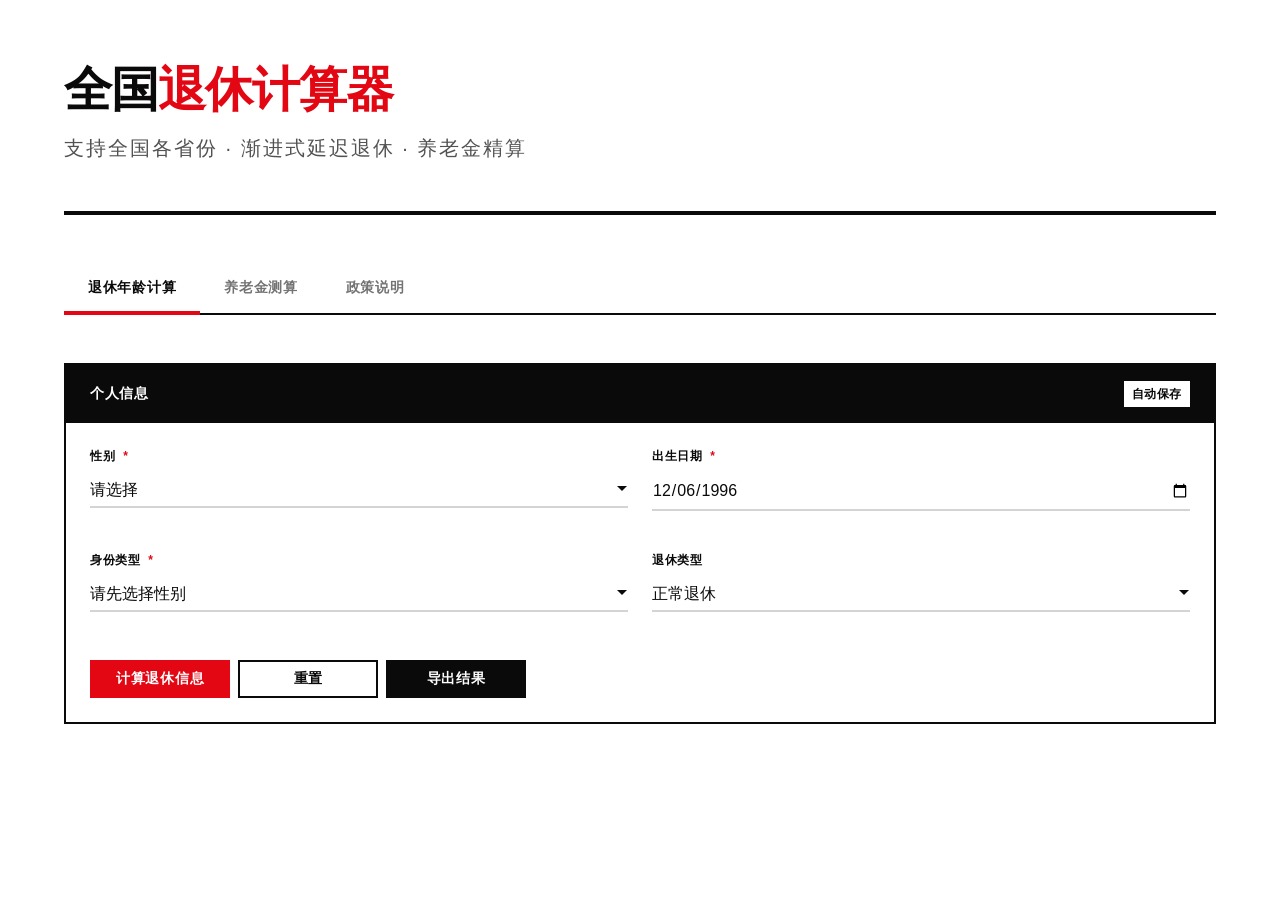
==== commit 354b183a: "refactor: 分离代码结构并应用瑞士风格设计 - 将单文件架构重构为 HTML/CSS/JS 分离结构 - 新增 styles.css (瑞士/国际主义风格) - 新增 app.js (Java" ====
--- a/src/index.html
+++ b/src/index.html
@@ -6,747 +6,26 @@
     <title>全国退休计算器 | 渐进式延迟退休</title>
     <link rel="preconnect" href="https://fonts.googleapis.com">
     <link rel="preconnect" href="https://fonts.gstatic.com" crossorigin>
-    <link href="https://fonts.googleapis.com/css2?family=Inter:wght@400;500;600;700&family=Noto+Sans+SC:wght@400;500;600;700&display=swap" rel="stylesheet">
-    <style>
-        :root {
-            /* Glassmorphism Color System - Blue Purple */
-            --primary-50: #eef2ff;
-            --primary-100: #e0e7ff;
-            --primary-200: #c7d2fe;
-            --primary-300: #a5b4fc;
-            --primary-400: #818cf8;
-            --primary-500: #6366f1;
-            --primary-600: #4f46e5;
-            --primary-700: #4338ca;
-            --primary-800: #3730a3;
-            --primary-900: #312e81;
-
-            --accent-purple: #8b5cf6;
-            --accent-pink: #ec4899;
-            --accent-cyan: #06b6d4;
-
-            /* Semantic Colors */
-            --success: #10b981;
-            --warning: #f59e0b;
-            --error: #ef4444;
-            --info: #3b82f6;
-
-            /* Glass Surface Colors */
-            --glass-bg: rgba(255, 255, 255, 0.08);
-            --glass-border: rgba(255, 255, 255, 0.18);
-            --glass-highlight: rgba(255, 255, 255, 0.25);
-            --glass-shadow: rgba(0, 0, 0, 0.3);
-
-            /* Text Colors */
-            --text-primary: rgba(255, 255, 255, 0.95);
-            --text-secondary: rgba(255, 255, 255, 0.7);
-            --text-tertiary: rgba(255, 255, 255, 0.5);
-
-            /* Spacing Scale (8pt base) */
-            --space-1: 4px;
-            --space-2: 8px;
-            --space-3: 12px;
-            --space-4: 16px;
-            --space-5: 20px;
-            --space-6: 24px;
-            --space-8: 32px;
-            --space-10: 40px;
-            --space-12: 48px;
-
-            /* Radius Scale */
-            --radius-sm: 8px;
-            --radius-md: 12px;
-            --radius-lg: 16px;
-            --radius-xl: 24px;
-            --radius-full: 9999px;
-
-            /* Animation */
-            --transition-fast: 150ms ease;
-            --transition-base: 200ms ease;
-            --transition-slow: 300ms ease;
-
-            /* Shadows */
-            --shadow-glass: 0 8px 32px rgba(0, 0, 0, 0.3), inset 0 1px 0 rgba(255, 255, 255, 0.1);
-            --shadow-elevated: 0 20px 60px rgba(0, 0, 0, 0.4);
-        }
-
-        /* Light Mode Override */
-        @media (prefers-color-scheme: light) {
-            :root {
-                --glass-bg: rgba(255, 255, 255, 0.7);
-                --glass-border: rgba(255, 255, 255, 0.8);
-                --glass-highlight: rgba(255, 255, 255, 0.9);
-                --glass-shadow: rgba(0, 0, 0, 0.1);
-                --text-primary: rgba(15, 23, 42, 0.95);
-                --text-secondary: rgba(15, 23, 42, 0.7);
-                --text-tertiary: rgba(15, 23, 42, 0.5);
-            }
-        }
-
-        * {
-            margin: 0;
-            padding: 0;
-            box-sizing: border-box;
-        }
-
-        html {
-            scroll-behavior: smooth;
-        }
-
-        body {
-            font-family: 'Inter', 'Noto Sans SC', -apple-system, BlinkMacSystemFont, sans-serif;
-            background: linear-gradient(135deg, #0f0c29 0%, #302b63 50%, #24243e 100%);
-            background-attachment: fixed;
-            min-height: 100vh;
-            padding: var(--space-5);
-            line-height: 1.6;
-            color: var(--text-primary);
-            -webkit-font-smoothing: antialiased;
-            -moz-osx-font-smoothing: grayscale;
-        }
-
-        @media (prefers-color-scheme: light) {
-            body {
-                background: linear-gradient(135deg, #667eea 0%, #764ba2 100%);
-            }
-        }
-
-        /* Animated Background */
-        body::before {
-            content: '';
-            position: fixed;
-            top: 0;
-            left: 0;
-            width: 100%;
-            height: 100%;
-            background:
-                radial-gradient(circle at 20% 80%, rgba(120, 119, 198, 0.3) 0%, transparent 50%),
-                radial-gradient(circle at 80% 20%, rgba(255, 119, 198, 0.15) 0%, transparent 50%),
-                radial-gradient(circle at 40% 40%, rgba(99, 102, 241, 0.2) 0%, transparent 40%);
-            pointer-events: none;
-            z-index: -1;
-        }
-
-        .container {
-            max-width: 960px;
-            margin: 0 auto;
-        }
-
-        /* Header */
-        .header {
-            text-align: center;
-            padding: var(--space-10) var(--space-5);
-            margin-bottom: var(--space-8);
-        }
-
-        .header h1 {
-            font-size: clamp(28px, 5vw, 42px);
-            font-weight: 700;
-            margin-bottom: var(--space-3);
-            background: linear-gradient(135deg, #fff 0%, #c7d2fe 50%, #a5b4fc 100%);
-            -webkit-background-clip: text;
-            -webkit-text-fill-color: transparent;
-            background-clip: text;
-            letter-spacing: -0.02em;
-        }
-
-        .header p {
-            font-size: 16px;
-            color: var(--text-secondary);
-            font-weight: 500;
-        }
-
-        /* Tabs */
-        .tabs {
-            display: flex;
-            gap: var(--space-2);
-            margin-bottom: var(--space-6);
-            padding: var(--space-2);
-            background: var(--glass-bg);
-            backdrop-filter: blur(20px);
-            -webkit-backdrop-filter: blur(20px);
-            border: 1px solid var(--glass-border);
-            border-radius: var(--radius-full);
-            box-shadow: var(--shadow-glass);
-        }
-
-        .tab-btn {
-            flex: 1;
-            padding: var(--space-3) var(--space-4);
-            border: none;
-            background: transparent;
-            color: var(--text-secondary);
-            font-weight: 600;
-            font-size: 15px;
-            cursor: pointer;
-            border-radius: var(--radius-full);
-            transition: all var(--transition-base);
-            position: relative;
-            overflow: hidden;
-        }
-
-        .tab-btn::before {
-            content: '';
-            position: absolute;
-            inset: 0;
-            background: linear-gradient(135deg, rgba(99, 102, 241, 0.2), rgba(139, 92, 246, 0.2));
-            opacity: 0;
-            transition: opacity var(--transition-base);
-        }
-
-        .tab-btn:hover {
-            color: var(--text-primary);
-            transform: translateY(-1px);
-        }
-
-        .tab-btn:hover::before {
-            opacity: 1;
-        }
-
-        .tab-btn.active {
-            color: white;
-            background: linear-gradient(135deg, var(--primary-500), var(--accent-purple));
-            box-shadow: 0 4px 15px rgba(99, 102, 241, 0.4);
-        }
-
-        .tab-btn.active::before {
-            display: none;
-        }
-
-        /* Card */
-        .card {
-            background: var(--glass-bg);
-            backdrop-filter: blur(20px);
-            -webkit-backdrop-filter: blur(20px);
-            border: 1px solid var(--glass-border);
-            border-radius: var(--radius-xl);
-            box-shadow: var(--shadow-glass);
-            margin-bottom: var(--space-6);
-            overflow: hidden;
-            transition: transform var(--transition-base), box-shadow var(--transition-base);
-        }
-
-        .card:hover {
-            box-shadow: var(--shadow-elevated);
-        }
-
-        .card-header {
-            background: linear-gradient(135deg, rgba(99, 102, 241, 0.2), rgba(139, 92, 246, 0.1));
-            color: var(--text-primary);
-            padding: var(--space-5) var(--space-6);
-            font-size: 18px;
-            font-weight: 600;
-            display: flex;
-            justify-content: space-between;
-            align-items: center;
-            border-bottom: 1px solid var(--glass-border);
-        }
-
-        .card-body {
-            padding: var(--space-6);
-        }
-
-        /* Form Layout */
-        .form-row {
-            display: grid;
-            grid-template-columns: repeat(auto-fit, minmax(280px, 1fr));
-            gap: var(--space-5);
-            margin-bottom: var(--space-5);
-        }
-
-        .form-group {
-            margin-bottom: var(--space-4);
-        }
-
-        label {
-            display: block;
-            margin-bottom: var(--space-2);
-            color: var(--text-primary);
-            font-weight: 600;
-            font-size: 14px;
-        }
-
-        label .required {
-            color: var(--accent-pink);
-            margin-left: 2px;
-        }
-
-        label .hint {
-            color: var(--text-tertiary);
-            font-weight: 400;
-            font-size: 12px;
-            margin-left: var(--space-2);
-        }
-
-        /* Inputs */
-        input, select {
-            width: 100%;
-            padding: var(--space-3) var(--space-4);
-            background: rgba(255, 255, 255, 0.05);
-            border: 1px solid var(--glass-border);
-            border-radius: var(--radius-md);
-            font-size: 15px;
-            color: var(--text-primary);
-            transition: all var(--transition-base);
-            font-family: inherit;
-        }
-
-        input:hover, select:hover {
-            background: rgba(255, 255, 255, 0.08);
-            border-color: var(--glass-highlight);
-        }
-
-        input:focus, select:focus {
-            outline: none;
-            border-color: var(--primary-400);
-            background: rgba(255, 255, 255, 0.1);
-            box-shadow: 0 0 0 3px rgba(99, 102, 241, 0.15);
-        }
-
-        input::placeholder {
-            color: var(--text-tertiary);
-        }
-
-        /* Select styling */
-        select {
-            cursor: pointer;
-            appearance: none;
-            background-image: url("data:image/svg+xml,%3Csvg xmlns='http://www.w3.org/2000/svg' width='20' height='20' viewBox='0 0 24 24' fill='none' stroke='rgba(255,255,255,0.5)' stroke-width='2' stroke-linecap='round' stroke-linejoin='round'%3E%3Cpolyline points='6 9 12 15 18 9'%3E%3C/polyline%3E%3C/svg%3E");
-            background-repeat: no-repeat;
-            background-position: right 12px center;
-            padding-right: 40px;
-        }
-
-        /* Checkbox Group */
-        .checkbox-group {
-            display: flex;
-            align-items: center;
-            gap: var(--space-3);
-            padding: var(--space-3) 0;
-        }
-
-        .checkbox-group input[type="checkbox"] {
-            width: 20px;
-            height: 20px;
-            cursor: pointer;
-            accent-color: var(--primary-500);
-        }
-
-        .checkbox-group label {
-            margin-bottom: 0;
-            cursor: pointer;
-            font-weight: 500;
-        }
-
-        /* Input Hints */
-        .input-hint {
-            font-size: 12px;
-            color: var(--text-tertiary);
-            margin-top: var(--space-2);
-            transition: color var(--transition-base);
-        }
-
-        .input-hint.error {
-            color: var(--error);
-        }
-
-        .input-hint.success {
-            color: var(--success);
-        }
-
-        /* Buttons */
-        .btn-group {
-            display: flex;
-            gap: var(--space-3);
-            margin-top: var(--space-6);
-            flex-wrap: wrap;
-        }
-
-        .btn {
-            flex: 1;
-            min-width: 140px;
-            padding: var(--space-3) var(--space-6);
-            border: none;
-            border-radius: var(--radius-md);
-            font-size: 15px;
-            font-weight: 600;
-            cursor: pointer;
-            transition: all var(--transition-fast);
-            font-family: inherit;
-            position: relative;
-            overflow: hidden;
-        }
-
-        .btn::after {
-            content: '';
-            position: absolute;
-            inset: 0;
-            background: linear-gradient(135deg, rgba(255,255,255,0.2), transparent);
-            opacity: 0;
-            transition: opacity var(--transition-fast);
-        }
-
-        .btn:hover::after {
-            opacity: 1;
-        }
-
-        .btn:active {
-            transform: translateY(1px);
-        }
-
-        .btn-primary {
-            background: linear-gradient(135deg, var(--primary-500), var(--accent-purple));
-            color: white;
-            box-shadow: 0 4px 15px rgba(99, 102, 241, 0.4);
-        }
-
-        .btn-primary:hover {
-            transform: translateY(-2px);
-            box-shadow: 0 6px 20px rgba(99, 102, 241, 0.5);
-        }
-
-        .btn-secondary {
-            background: rgba(255, 255, 255, 0.1);
-            color: var(--text-primary);
-            border: 1px solid var(--glass-border);
-        }
-
-        .btn-secondary:hover {
-            background: rgba(255, 255, 255, 0.15);
-            border-color: var(--glass-highlight);
-        }
-
-        .btn-export {
-            background: linear-gradient(135deg, var(--success), #059669);
-            color: white;
-            box-shadow: 0 4px 15px rgba(16, 185, 129, 0.3);
-        }
-
-        .btn-export:hover {
-            transform: translateY(-2px);
-            box-shadow: 0 6px 20px rgba(16, 185, 129, 0.4);
-        }
-
-        /* Results Card */
-        .results-card {
-            background: var(--glass-bg);
-            backdrop-filter: blur(20px);
-            -webkit-backdrop-filter: blur(20px);
-            border: 1px solid var(--glass-border);
-            border-radius: var(--radius-xl);
-            padding: var(--space-6);
-            margin-top: var(--space-6);
-            display: none;
-            box-shadow: var(--shadow-elevated);
-            animation: slideUp 0.4s ease;
-        }
-
-        @keyframes slideUp {
-            from {
-                opacity: 0;
-                transform: translateY(20px);
-            }
-            to {
-                opacity: 1;
-                transform: translateY(0);
-            }
-        }
-
-        .results-card.show {
-            display: block;
-        }
-
-        .result-grid {
-            display: grid;
-            grid-template-columns: repeat(auto-fit, minmax(200px, 1fr));
-            gap: var(--space-4);
-        }
-
-        .result-item {
-            background: rgba(255, 255, 255, 0.05);
-            padding: var(--space-4);
-            border-radius: var(--radius-lg);
-            border: 1px solid var(--glass-border);
-            transition: all var(--transition-base);
-        }
-
-        .result-item:hover {
-            background: rgba(255, 255, 255, 0.08);
-            transform: translateY(-2px);
-        }
-
-        .result-label {
-            color: var(--text-secondary);
-            font-size: 13px;
-            margin-bottom: var(--space-2);
-            font-weight: 500;
-        }
-
-        .result-value {
-            color: var(--text-primary);
-            font-size: 22px;
-            font-weight: 700;
-        }
-
-        .result-value.highlight {
-            background: linear-gradient(135deg, var(--primary-400), var(--accent-purple));
-            -webkit-background-clip: text;
-            -webkit-text-fill-color: transparent;
-            background-clip: text;
-            font-size: 26px;
-        }
-
-        /* Info Boxes */
-        .info-box, .warning-box, .success-box, .error-box {
-            padding: var(--space-4);
-            margin-top: var(--space-5);
-            border-radius: var(--radius-md);
-            font-size: 14px;
-            line-height: 1.7;
-            border-left: 4px solid;
-            background: rgba(255, 255, 255, 0.05);
-        }
-
-        .info-box {
-            border-color: var(--info);
-            background: rgba(59, 130, 246, 0.1);
-        }
-
-        .warning-box {
-            border-color: var(--warning);
-            background: rgba(245, 158, 11, 0.1);
-        }
-
-        .success-box {
-            border-color: var(--success);
-            background: rgba(16, 185, 129, 0.1);
-        }
-
-        .error-box {
-            border-color: var(--error);
-            background: rgba(239, 68, 68, 0.1);
-        }
-
-        /* Formula Box */
-        .formula-box {
-            background: rgba(0, 0, 0, 0.2);
-            border: 1px solid var(--glass-border);
-            border-radius: var(--radius-md);
-            padding: var(--space-4);
-            margin-top: var(--space-5);
-            font-family: 'SF Mono', Monaco, monospace;
-            font-size: 13px;
-            line-height: 1.8;
-            color: var(--text-secondary);
-        }
-
-        .formula-box strong {
-            color: var(--text-primary);
-        }
-
-        /* Reference Table */
-        .reference-table {
-            width: 100%;
-            border-collapse: separate;
-            border-spacing: 0;
-            margin-top: var(--space-4);
-            font-size: 14px;
-            border-radius: var(--radius-md);
-            overflow: hidden;
-        }
-
-        .reference-table th, .reference-table td {
-            padding: var(--space-3) var(--space-4);
-            text-align: left;
-            border-bottom: 1px solid var(--glass-border);
-        }
-
-        .reference-table th {
-            background: rgba(255, 255, 255, 0.1);
-            font-weight: 600;
-            color: var(--text-primary);
-        }
-
-        .reference-table tr:last-child td {
-            border-bottom: none;
-        }
-
-        .reference-table tr:hover td {
-            background: rgba(255, 255, 255, 0.03);
-        }
-
-        /* Toggle Advanced */
-        .toggle-advanced {
-            color: var(--primary-400);
-            cursor: pointer;
-            font-size: 14px;
-            margin-top: var(--space-4);
-            display: inline-flex;
-            align-items: center;
-            gap: var(--space-2);
-            font-weight: 600;
-            transition: color var(--transition-base);
-        }
-
-        .toggle-advanced:hover {
-            color: var(--primary-300);
-        }
-
-        /* Advanced Options */
-        .advanced-options {
-            background: rgba(0, 0, 0, 0.15);
-            border-radius: var(--radius-md);
-            padding: var(--space-4);
-            margin-top: var(--space-4);
-            display: none;
-            border: 1px solid var(--glass-border);
-        }
-
-        .advanced-options.show {
-            display: block;
-            animation: fadeIn 0.3s ease;
-        }
-
-        /* Tab Content */
-        .tab-content {
-            display: none;
-        }
-
-        .tab-content.active {
-            display: block;
-            animation: fadeIn 0.3s ease;
-        }
-
-        @keyframes fadeIn {
-            from { opacity: 0; }
-            to { opacity: 1; }
-        }
-
-        /* Responsive */
-        @media (max-width: 640px) {
-            body {
-                padding: var(--space-3);
-            }
-
-            .header {
-                padding: var(--space-6) var(--space-4);
-            }
-
-            .header h1 {
-                font-size: 28px;
-            }
-
-            .card-body {
-                padding: var(--space-4);
-            }
-
-            .form-row {
-                grid-template-columns: 1fr;
-                gap: var(--space-4);
-            }
-
-            .result-grid {
-                grid-template-columns: repeat(2, 1fr);
-            }
-
-            .result-value {
-                font-size: 18px;
-            }
-
-            .result-value.highlight {
-                font-size: 22px;
-            }
-
-            .btn-group {
-                flex-direction: column;
-            }
-
-            .btn {
-                width: 100%;
-            }
-
-            .tabs {
-                flex-wrap: wrap;
-            }
-
-            .tab-btn {
-                font-size: 14px;
-                padding: var(--space-2) var(--space-3);
-            }
-        }
-
-        /* Print Styles */
-        @media print {
-            body {
-                background: white;
-                color: black;
-            }
-
-            .tabs, .btn-group, .toggle-advanced, .header p {
-                display: none !important;
-            }
-
-            .results-card {
-                display: block !important;
-                page-break-inside: avoid;
-                background: white;
-                border: 1px solid #ddd;
-                box-shadow: none;
-            }
-
-            .card {
-                background: white;
-                border: 1px solid #ddd;
-                box-shadow: none;
-                page-break-inside: avoid;
-            }
-
-            .card-header {
-                background: #f5f5f5;
-                color: black;
-            }
-
-            .result-value.highlight {
-                -webkit-text-fill-color: #6366f1;
-                color: #6366f1;
-            }
-        }
-
-        /* Reduced Motion */
-        @media (prefers-reduced-motion: reduce) {
-            *,
-            *::before,
-            *::after {
-                animation-duration: 0.01ms !important;
-                animation-iteration-count: 1 !important;
-                transition-duration: 0.01ms !important;
-            }
-        }
-
-        /* Focus Visible */
-        *:focus-visible {
-            outline: 2px solid var(--primary-400);
-            outline-offset: 2px;
-        }
-
-        button:focus-visible,
-        input:focus-visible,
-        select:focus-visible {
-            outline: none;
-        }
-    </style>
+    <link href="https://fonts.googleapis.com/css2?family=Roboto:wght@400;500;600;700&family=Noto+Sans+SC:wght@400;500;600;700&display=swap" rel="stylesheet">
+    <link rel="stylesheet" href="styles.css">
 </head>
 <body>
     <div class="container">
         <div class="header">
-            <h1>全国退休计算器</h1>
-            <p>支持全国各省份 · 渐进式延迟退休 · 养老金精算 · 过渡性养老金</p>
+            <h1>全国<span>退休计算器</span></h1>
+            <p>支持全国各省份 · 渐进式延迟退休 · 养老金精算</p>
         </div>
 
         <div class="tabs" role="tablist" aria-label="主要功能">
-            <button class="tab-btn active" onclick="switchTab('retirement')" role="tab" aria-selected="true" aria-controls="retirement">退休年龄计算</button>
-            <button class="tab-btn" onclick="switchTab('pension')" role="tab" aria-selected="false" aria-controls="pension">养老金测算</button>
-            <button class="tab-btn" onclick="switchTab('policy')" role="tab" aria-selected="false" aria-controls="policy">政策说明</button>
+            <button class="tab-btn active" onclick="switchTab('retirement')" role="tab" aria-selected="true" aria-controls="retirement">
+                退休年龄计算
+            </button>
+            <button class="tab-btn" onclick="switchTab('pension')" role="tab" aria-selected="false" aria-controls="pension">
+                养老金测算
+            </button>
+            <button class="tab-btn" onclick="switchTab('policy')" role="tab" aria-selected="false" aria-controls="policy">
+                政策说明
+            </button>
         </div>
 
         <!-- Tab 1: Retirement -->
@@ -754,7 +33,7 @@
             <div class="card">
                 <div class="card-header">
                     <span>个人信息</span>
-                    <span style="font-size: 14px; opacity: 0.7; font-weight: 500;">自动保存</span>
+                    <span class="badge">自动保存</span>
                 </div>
                 <div class="card-body">
                     <div class="form-row">
@@ -820,7 +99,7 @@
             </div>
 
             <div id="retirementResults" class="results-card" aria-live="polite">
-                <h3 style="margin-bottom: 20px; color: var(--text-primary); font-size: 20px;">计算结果</h3>
+                <h3>计算结果</h3>
                 <div class="result-grid">
                     <div class="result-item">
                         <div class="result-label">当前年龄</div>
@@ -856,7 +135,7 @@
             <div class="card">
                 <div class="card-header">
                     <span>社保缴费信息</span>
-                    <span style="font-size: 14px; opacity: 0.7; font-weight: 500;">自动保存</span>
+                    <span class="badge">自动保存</span>
                 </div>
                 <div class="card-body">
                     <div class="form-row">
@@ -957,7 +236,7 @@
             </div>
 
             <div id="pensionResults" class="results-card" aria-live="polite">
-                <h3 style="margin-bottom: 20px; color: var(--text-primary); font-size: 20px;">养老金测算结果</h3>
+                <h3>养老金测算结果</h3>
                 <div class="result-grid">
                     <div class="result-item">
                         <div class="result-label">基础养老金（月）</div>
@@ -1001,7 +280,7 @@
                         女性工人：从50岁逐步延迟到55岁，每2个月延迟1个月（1975年1月至1985年12月）<br>
                         实施周期：15年（2025年-2040年）
                     </div>
-                    <h3 style="margin: 24px 0 16px; color: var(--text-primary); font-size: 18px;">各省份养老金计发基数参考（2024年）</h3>
+                    <h3 style="margin: 24px 0 16px; color: var(--on-surface); font-size: 18px; font-weight: 500;">各省份养老金计发基数参考（2024年）</h3>
                     <table class="reference-table">
                         <thead>
                             <tr><th>省份/城市</th><th>养老金计发基数（元/月）</th><th>缴费上限（元）</th><th>缴费下限（元）</th></tr>
@@ -1015,21 +294,21 @@
                             <tr><td>山东省</td><td>7,060</td><td>21,207</td><td>4,242</td></tr>
                         </tbody>
                     </table>
-                    <h3 style="margin: 24px 0 16px; color: var(--text-primary); font-size: 18px;">特殊工种提前退休</h3>
+                    <h3 style="margin: 24px 0 16px; color: var(--on-surface); font-size: 18px; font-weight: 500;">特殊工种提前退休</h3>
                     <div class="warning-box">
                         符合以下条件可申请提前退休：<br>
                         从事高空、高温、井下、特别繁重体力劳动或有毒有害工作<br>
                         特殊工种工作年限满8-10年（井下/高温满9年，有毒有害满8年，特繁重体力满10年）<br>
                         男性满55周岁，女性满45周岁
                     </div>
-                    <h3 style="margin: 24px 0 16px; color: var(--text-primary); font-size: 18px;">因病/非因工致残提前退休</h3>
+                    <h3 style="margin: 24px 0 16px; color: var(--on-surface); font-size: 18px; font-weight: 500;">因病/非因工致残提前退休</h3>
                     <div class="warning-box">
                         符合以下条件可申请提前退休：<br>
                         因病或非因工致残，经劳动能力鉴定委员会鉴定为完全丧失劳动能力<br>
                         男性满50周岁，女性满45周岁<br>
                         养老保险累计缴费满15年
                     </div>
-                    <h3 style="margin: 24px 0 16px; color: var(--text-primary); font-size: 18px;">养老金领取条件</h3>
+                    <h3 style="margin: 24px 0 16px; color: var(--on-surface); font-size: 18px; font-weight: 500;">养老金领取条件</h3>
                     <div class="success-box">
                         必须同时满足以下两个条件：<br>
                         达到法定退休年龄<br>
@@ -1040,600 +319,6 @@
         </div>
     </div>
 
-    <script>
-        // ==================== Data Configuration ====================
-        const provinceData = {
-            beijing: { base: 11297, upper: 33891, lower: 6782 },
-            shanghai: { base: 12183, upper: 36549, lower: 7310 },
-            guangdong: { base: 9147, upper: 26421, lower: 4528 },
-            jiangsu: { base: 8873, upper: 24396, lower: 4494 },
-            zhejiang: { base: 8922, upper: 24060, lower: 4812 },
-            shandong: { base: 7060, upper: 21207, lower: 4242 },
-            other: { base: 8000, upper: 24000, lower: 4000 }
-        };
-
-        const retirementConfig = {
-            male: { startAge: 60, startYear: 1965, maxAge: 63, interval: 4, maxDelay: 36 },
-            femaleCadre: { startAge: 55, startYear: 1970, maxAge: 58, interval: 4, maxDelay: 36 },
-            femaleWorker: { startAge: 50, startYear: 1975, maxAge: 55, interval: 2, maxDelay: 60 }
-        };
-
-        const pensionMonthsTable = {
-            40: 233, 41: 230, 42: 226, 43: 223, 44: 220, 45: 216,
-            46: 212, 47: 208, 48: 204, 49: 199, 50: 195, 51: 190,
-            52: 185, 53: 180, 54: 175, 55: 170, 56: 164, 57: 158,
-            58: 152, 59: 145, 60: 139, 61: 132, 62: 125, 63: 117,
-            64: 109, 65: 101, 66: 93, 67: 84, 68: 75, 69: 65, 70: 56
-        };
-
-        // ==================== Utility Functions ====================
-        function formatMoney(amount) {
-            if (isNaN(amount) || amount < 0) return '0.00';
-            return amount.toFixed(2).replace(/\B(?=(\d{3})+(?!\d))/g, ',');
-        }
-
-        function calculateAge(birthDate) {
-            const today = new Date();
-            let age = today.getFullYear() - birthDate.getFullYear();
-            const monthDiff = today.getMonth() - birthDate.getMonth();
-            if (monthDiff < 0 || (monthDiff === 0 && today.getDate() < birthDate.getDate())) {
-                age--;
-            }
-            return age;
-        }
-
-        function calculateAgeDetailed(birthDate) {
-            const today = new Date();
-            let years = today.getFullYear() - birthDate.getFullYear();
-            let months = today.getMonth() - birthDate.getMonth();
-            let days = today.getDate() - birthDate.getDate();
-
-            if (days < 0) {
-                months--;
-                const prevMonth = new Date(today.getFullYear(), today.getMonth(), 0);
-                days += prevMonth.getDate();
-            }
-            if (months < 0) {
-                years--;
-                months += 12;
-            }
-            return { years, months, days };
-        }
-
-        function formatAge(years, months) {
-            if (years === 0 && months === 0) return '0个月';
-            let result = '';
-            if (years > 0) result += years + '年';
-            if (months > 0) result += months + '个月';
-            return result;
-        }
-
-        function getPensionMonths(retirementAge) {
-            const ageInt = Math.floor(retirementAge);
-            return pensionMonthsTable[ageInt] || 139;
-        }
-
-        function getSpecialJobName(jobType) {
-            const names = {
-                heavy: '繁重体力劳动',
-                toxic: '有毒有害工作',
-                highaltitude: '高空作业',
-                underground: '井下/高温作业'
-            };
-            return names[jobType] || '特殊工种';
-        }
-
-        // ==================== LocalStorage ====================
-        function saveToLocal() {
-            const data = {
-                gender: document.getElementById('gender').value,
-                birthDate: document.getElementById('birthDate').value,
-                identityType: document.getElementById('identityType').value,
-                retirementType: document.getElementById('retirementType').value,
-                specialJob: document.getElementById('specialJob').value,
-                specialJobYears: document.getElementById('specialJobYears').value,
-                disabilityLevel: document.getElementById('disabilityLevel').value,
-                pensionProvince: document.getElementById('pensionProvince').value,
-                avgBase: document.getElementById('avgBase').value,
-                pensionYears: document.getElementById('pensionYears').value,
-                personalAccount: document.getElementById('personalAccount').value,
-                retirementAgeForPension: document.getElementById('retirementAgeForPension').value,
-                hasTransitionPension: document.getElementById('hasTransitionPension').checked,
-                deemedYears: document.getElementById('deemedYears').value,
-                avgIndex: document.getElementById('avgIndex').value,
-                lifeExpectancy: document.getElementById('lifeExpectancy').value,
-                pensionGrowthRate: document.getElementById('pensionGrowthRate').value
-            };
-            localStorage.setItem('retirementCalculatorData', JSON.stringify(data));
-        }
-
-        function loadFromLocal() {
-            const saved = localStorage.getItem('retirementCalculatorData');
-            if (!saved) return;
-
-            try {
-                const data = JSON.parse(saved);
-                if (data.gender) document.getElementById('gender').value = data.gender;
-                if (data.birthDate) document.getElementById('birthDate').value = data.birthDate;
-                if (data.retirementType) document.getElementById('retirementType').value = data.retirementType;
-                if (data.specialJob) document.getElementById('specialJob').value = data.specialJob;
-                if (data.specialJobYears) document.getElementById('specialJobYears').value = data.specialJobYears;
-                if (data.disabilityLevel) document.getElementById('disabilityLevel').value = data.disabilityLevel;
-                if (data.pensionProvince) document.getElementById('pensionProvince').value = data.pensionProvince;
-                if (data.avgBase) document.getElementById('avgBase').value = data.avgBase;
-                if (data.pensionYears) document.getElementById('pensionYears').value = data.pensionYears;
-                if (data.personalAccount) document.getElementById('personalAccount').value = data.personalAccount;
-                if (data.retirementAgeForPension) document.getElementById('retirementAgeForPension').value = data.retirementAgeForPension;
-                if (data.hasTransitionPension) document.getElementById('hasTransitionPension').checked = true;
-                if (data.deemedYears) document.getElementById('deemedYears').value = data.deemedYears;
-                if (data.avgIndex) document.getElementById('avgIndex').value = data.avgIndex;
-                if (data.lifeExpectancy) document.getElementById('lifeExpectancy').value = data.lifeExpectancy;
-                if (data.pensionGrowthRate) document.getElementById('pensionGrowthRate').value = data.pensionGrowthRate;
-
-                updateIdentityTypeOptions();
-                if (data.identityType) {
-                    document.getElementById('identityType').value = data.identityType;
-                }
-
-                toggleRetirementType();
-                toggleTransitionOptions();
-                if (data.pensionProvince) updatePensionBase();
-            } catch (e) {
-                console.error('加载保存数据失败', e);
-            }
-        }
-
-        // ==================== Tab Switching ====================
-        function switchTab(tabName) {
-            document.querySelectorAll('.tab-content').forEach(el => el.classList.remove('active'));
-            document.querySelectorAll('.tab-btn').forEach(el => {
-                el.classList.remove('active');
-                el.setAttribute('aria-selected', 'false');
-            });
-            document.getElementById(tabName).classList.add('active');
-            event.target.classList.add('active');
-            event.target.setAttribute('aria-selected', 'true');
-        }
-
-        // ==================== Identity Type Options ====================
-        function updateIdentityTypeOptions() {
-            const gender = document.getElementById('gender').value;
-            const identityTypeSelect = document.getElementById('identityType');
-            const requiredSpan = document.getElementById('identityTypeRequired');
-
-            identityTypeSelect.innerHTML = '';
-
-            if (gender === 'male') {
-                const option = document.createElement('option');
-                option.value = 'male_worker';
-                option.textContent = '男性职工';
-                identityTypeSelect.appendChild(option);
-                if (requiredSpan) requiredSpan.style.display = 'none';
-            } else if (gender === 'female') {
-                const defaultOption = document.createElement('option');
-                defaultOption.value = '';
-                defaultOption.textContent = '请选择身份类型';
-                identityTypeSelect.appendChild(defaultOption);
-
-                const cadreOption = document.createElement('option');
-                cadreOption.value = 'cadre';
-                cadreOption.textContent = '女性干部（55岁退休）';
-                identityTypeSelect.appendChild(cadreOption);
-
-                const workerOption = document.createElement('option');
-                workerOption.value = 'worker';
-                workerOption.textContent = '女性工人（50岁退休）';
-                identityTypeSelect.appendChild(workerOption);
-
-                const flexibleOption = document.createElement('option');
-                flexibleOption.value = 'flexible';
-                flexibleOption.textContent = '灵活就业人员（50岁退休）';
-                identityTypeSelect.appendChild(flexibleOption);
-
-                if (requiredSpan) requiredSpan.style.display = 'inline';
-            } else {
-                const defaultOption = document.createElement('option');
-                defaultOption.value = '';
-                defaultOption.textContent = '请先选择性别';
-                identityTypeSelect.appendChild(defaultOption);
-                if (requiredSpan) requiredSpan.style.display = 'inline';
-            }
-        }
-
-        // ==================== Toggle Options ====================
-        function toggleRetirementType() {
-            const type = document.getElementById('retirementType').value;
-            const specialRow = document.getElementById('specialJobRow');
-            const sickRow = document.getElementById('sickRow');
-
-            specialRow.style.display = type === 'special' ? 'grid' : 'none';
-            sickRow.style.display = type === 'sick' ? 'grid' : 'none';
-        }
-
-        document.getElementById('retirementType').addEventListener('change', toggleRetirementType);
-
-        function toggleAdvancedOptions() {
-            const advanced = document.getElementById('advancedOptions');
-            const text = document.getElementById('advancedToggleText');
-            if (advanced.classList.contains('show')) {
-                advanced.classList.remove('show');
-                text.textContent = '显示高级选项 ▼';
-            } else {
-                advanced.classList.add('show');
-                text.textContent = '隐藏高级选项 ▲';
-            }
-        }
-
-        function toggleTransitionOptions() {
-            const hasTransition = document.getElementById('hasTransitionPension').checked;
-            const options = document.getElementById('transitionOptions');
-            options.classList.toggle('show', hasTransition);
-        }
-
-        // ==================== Retirement Calculation ====================
-        function calculateDelayMonths(birthYear, birthMonth, config) {
-            if (birthYear < config.startYear) {
-                return 0;
-            }
-            const monthsSinceStart = (birthYear - config.startYear) * 12 + (birthMonth - 1);
-            if (monthsSinceStart <= 0) {
-                return 0;
-            }
-            let delayMonths = Math.floor(monthsSinceStart / config.interval);
-            delayMonths = Math.min(delayMonths, config.maxDelay);
-            return Math.max(0, delayMonths);
-        }
-
-        function calculateRetirement() {
-            const gender = document.getElementById('gender').value;
-            const birthDateStr = document.getElementById('birthDate').value;
-            const identityType = document.getElementById('identityType').value;
-            const retirementType = document.getElementById('retirementType').value;
-            const specialJob = document.getElementById('specialJob').value;
-            const specialJobYears = parseFloat(document.getElementById('specialJobYears').value) || 0;
-            const disabilityLevel = document.getElementById('disabilityLevel').value;
-
-            if (!gender) { alert('请选择性别'); return; }
-            if (!birthDateStr) { alert('请选择出生日期'); return; }
-            if (!identityType) { alert('请选择身份类型'); return; }
-
-            const birthDate = new Date(birthDateStr);
-            const birthYear = birthDate.getFullYear();
-            const birthMonth = birthDate.getMonth() + 1;
-            const ageDetail = calculateAgeDetailed(birthDate);
-
-            let config;
-            if (gender === 'male' || identityType === 'male_worker') {
-                config = retirementConfig.male;
-            } else {
-                if (identityType === 'worker' || identityType === 'flexible') {
-                    config = retirementConfig.femaleWorker;
-                } else {
-                    config = retirementConfig.femaleCadre;
-                }
-            }
-
-            const delayMonths = calculateDelayMonths(birthYear, birthMonth, config);
-            const finalRetirementAge = config.startAge + delayMonths / 12;
-
-            let specialReduction = 0;
-            let specialInfo = '';
-            let actualRetirementAge = finalRetirementAge;
-
-            if (retirementType === 'special' && specialJobYears >= 8) {
-                let requiredYears = 8;
-                if (specialJob === 'heavy') requiredYears = 10;
-                else if (specialJob === 'toxic') requiredYears = 8;
-                else if (specialJob === 'highaltitude') requiredYears = 10;
-                else if (specialJob === 'underground') requiredYears = 9;
-
-                if (specialJobYears >= requiredYears) {
-                    const minAgeForSpecial = gender === 'male' ? 55 : 45;
-                    specialReduction = Math.max(0, finalRetirementAge - minAgeForSpecial);
-                    actualRetirementAge = Math.max(minAgeForSpecial, finalRetirementAge - specialReduction);
-                    specialInfo = `符合特殊工种提前退休条件（${getSpecialJobName(specialJob)}满${requiredYears}年）`;
-                } else {
-                    specialInfo = `特殊工种年限不足（${specialJobYears}年，需满${requiredYears}年）`;
-                }
-            } else if (retirementType === 'sick' && disabilityLevel === 'complete') {
-                const minAgeForSick = gender === 'male' ? 50 : 45;
-                if (finalRetirementAge >= minAgeForSick) {
-                    specialReduction = finalRetirementAge - minAgeForSick;
-                    actualRetirementAge = minAgeForSick;
-                    specialInfo = '符合因病提前退休条件（完全丧失劳动能力）';
-                } else {
-                    specialInfo = `年龄不足病退要求（需满${minAgeForSick}岁）`;
-                }
-            }
-
-            const retirementYear = birthYear + Math.floor(actualRetirementAge);
-            const retirementMonth = birthMonth - 1 + Math.round((actualRetirementAge % 1) * 12);
-            const retirementDate = new Date(retirementYear, retirementMonth % 12, birthDate.getDate());
-            if (retirementDate.getMonth() !== retirementMonth % 12) {
-                retirementDate.setDate(0);
-            }
-
-            const today = new Date();
-            let yearsToRetire = retirementDate.getFullYear() - today.getFullYear();
-            let monthsToRetire = retirementDate.getMonth() - today.getMonth();
-            if (monthsToRetire < 0) {
-                yearsToRetire--;
-                monthsToRetire += 12;
-            }
-
-            document.getElementById('currentAge').textContent = formatAge(ageDetail.years, ageDetail.months);
-            document.getElementById('originalRetirementAge').textContent = config.startAge + ' 岁';
-            document.getElementById('delayedRetirementAge').textContent = actualRetirementAge.toFixed(2) + ' 岁';
-            document.getElementById('retirementDate').textContent = retirementDate.toLocaleDateString('zh-CN');
-
-            if (yearsToRetire < 0 || (yearsToRetire === 0 && monthsToRetire < 0)) {
-                document.getElementById('yearsToRetirement').textContent = '已退休';
-            } else {
-                document.getElementById('yearsToRetirement').textContent = formatAge(yearsToRetire, monthsToRetire);
-            }
-
-            const delayYears = Math.floor(delayMonths / 12);
-            const delayRemainderMonths = delayMonths % 12;
-            document.getElementById('delayMonths').textContent = delayMonths + ' 个月' +
-                (delayYears > 0 ? `（约${delayYears}年${delayRemainderMonths}个月）` : '');
-
-            const infoDiv = document.getElementById('retirementInfo');
-            let html = '';
-
-            if (specialInfo) {
-                const boxClass = specialReduction > 0 ? 'success-box' : 'warning-box';
-                html += `<div class="${boxClass}">${specialInfo}</div>`;
-            }
-
-            if (delayMonths > 0 && specialReduction === 0) {
-                html += `<div class="info-box">根据2025年实施的渐进式延迟退休政策，您的退休年龄将延迟 ${delayMonths} 个月（从${config.startAge}岁延迟至${finalRetirementAge.toFixed(2)}岁）</div>`;
-            } else if (delayMonths > 0 && specialReduction > 0) {
-                html += `<div class="info-box">原延迟退休年龄为 ${finalRetirementAge.toFixed(2)} 岁（延迟${delayMonths}个月），因符合提前退休条件，实际退休年龄为 ${actualRetirementAge.toFixed(2)} 岁</div>`;
-            } else if (specialReduction === 0) {
-                html += `<div class="info-box">您的出生日期不受延迟退休政策影响，按原法定年龄 ${config.startAge} 岁退休</div>`;
-            }
-
-            infoDiv.innerHTML = html;
-            document.getElementById('retirementResults').classList.add('show');
-
-            window.lastRetirementResult = {
-                birthDate: birthDateStr,
-                gender: gender,
-                identityType: identityType,
-                originalAge: config.startAge,
-                delayedAge: finalRetirementAge.toFixed(2),
-                actualAge: actualRetirementAge.toFixed(2),
-                retirementDate: retirementDate.toLocaleDateString('zh-CN'),
-                delayMonths: delayMonths
-            };
-        }
-
-        function resetRetirementForm() {
-            document.getElementById('gender').value = '';
-            document.getElementById('birthDate').value = '';
-            document.getElementById('retirementType').value = 'normal';
-            document.getElementById('specialJob').value = 'heavy';
-            document.getElementById('specialJobYears').value = '';
-            document.getElementById('disabilityLevel').value = 'complete';
-            document.getElementById('retirementResults').classList.remove('show');
-            updateIdentityTypeOptions();
-            toggleRetirementType();
-            saveToLocal();
-        }
-
-        function exportRetirementResult() {
-            if (!window.lastRetirementResult) {
-                alert('请先计算退休信息');
-                return;
-            }
-            const result = window.lastRetirementResult;
-            const content = `退休计算结果
-====================
-出生日期：${result.birthDate}
-性别：${result.gender === 'male' ? '男性' : '女性'}
-原法定退休年龄：${result.originalAge}岁
-延迟后退休年龄：${result.delayedAge}岁
-实际退休年龄：${result.actualAge}岁
-预计退休日期：${result.retirementDate}
-延迟月数：${result.delayMonths}个月
-
-生成时间：${new Date().toLocaleString('zh-CN')}
-`;
-            downloadFile(content, '退休计算结果.txt');
-        }
-
-        // ==================== Pension Calculation ====================
-        function updatePensionBase() {
-            const province = document.getElementById('pensionProvince').value;
-            const hint = document.getElementById('provinceHint');
-
-            if (province && provinceData[province]) {
-                const data = provinceData[province];
-                document.getElementById('avgBase').value = data.base;
-                hint.innerHTML = `计发基数：${data.base}元 | 缴费上限：${data.upper}元 | 缴费下限：${data.lower}元`;
-                hint.className = 'input-hint success';
-                validateBase();
-            } else {
-                hint.textContent = '';
-            }
-        }
-
-        function validateBase() {
-            const province = document.getElementById('pensionProvince').value;
-            const base = parseFloat(document.getElementById('avgBase').value) || 0;
-            const hint = document.getElementById('baseHint');
-
-            if (!province || !provinceData[province]) return;
-
-            const data = provinceData[province];
-            if (base < data.lower) {
-                hint.innerHTML = `⚠ 低于缴费下限（${data.lower}元），实际按${data.lower}元计算`;
-                hint.className = 'input-hint error';
-            } else if (base > data.upper) {
-                hint.innerHTML = `⚠ 超过缴费上限（${data.upper}元），实际按${data.upper}元计算`;
-                hint.className = 'input-hint error';
-            } else {
-                hint.innerHTML = `✓ 缴费基数在合理范围内`;
-                hint.className = 'input-hint success';
-            }
-        }
-
-        function calculatePension() {
-            const province = document.getElementById('pensionProvince').value;
-            let avgBase = parseFloat(document.getElementById('avgBase').value) || 0;
-            const years = parseFloat(document.getElementById('pensionYears').value) || 0;
-            const personalAccount = parseFloat(document.getElementById('personalAccount').value) || 0;
-            const retirementAge = parseFloat(document.getElementById('retirementAgeForPension').value) || 60;
-            const hasTransition = document.getElementById('hasTransitionPension').checked;
-            const deemedYears = parseFloat(document.getElementById('deemedYears').value) || 0;
-            const avgIndex = parseFloat(document.getElementById('avgIndex').value) || 1.0;
-            const growthRate = parseFloat(document.getElementById('pensionGrowthRate').value) || 3;
-
-            if (!province) { alert('请选择所在省份'); return; }
-            if (!avgBase || avgBase <= 0) { alert('请填写平均缴费基数'); return; }
-            if (!years || years <= 0) { alert('请填写缴费年限'); return; }
-            if (personalAccount < 0) { alert('个人账户余额不能为负数'); return; }
-
-            const provinceDataItem = provinceData[province];
-            const provinceBase = provinceDataItem ? provinceDataItem.base : 8000;
-
-            if (avgBase < provinceDataItem.lower) avgBase = provinceDataItem.lower;
-            if (avgBase > provinceDataItem.upper) avgBase = provinceDataItem.upper;
-
-            const basicPension = (provinceBase + avgBase) / 2 * years * 0.01;
-            const pensionMonths = getPensionMonths(retirementAge);
-            const personalPension = personalAccount / pensionMonths;
-
-            let transitionPension = 0;
-            if (hasTransition && deemedYears > 0) {
-                transitionPension = provinceBase * avgIndex * deemedYears * 0.013;
-            }
-
-            const totalMonthly = basicPension + personalPension + transitionPension;
-
-            document.getElementById('basicPension').textContent = '¥' + formatMoney(basicPension);
-            document.getElementById('personalPension').textContent = '¥' + formatMoney(personalPension) + `（计发月数：${pensionMonths}）`;
-
-            if (hasTransition && deemedYears > 0) {
-                document.getElementById('transitionPension').textContent = '¥' + formatMoney(transitionPension);
-                document.getElementById('transitionPensionItem').style.display = 'block';
-            } else {
-                document.getElementById('transitionPensionItem').style.display = 'none';
-            }
-
-            document.getElementById('totalMonthlyPension').textContent = '¥' + formatMoney(totalMonthly);
-            document.getElementById('totalYearlyPension').textContent = '¥' + formatMoney(totalMonthly * 12);
-
-            const replacementRate = (totalMonthly / avgBase * 100).toFixed(1);
-            document.getElementById('replacementRate').textContent = replacementRate + '%';
-
-            const projectionDiv = document.getElementById('pensionProjection');
-            let projectionHtml = '<div style="margin-top: 24px;"><h4 style="margin-bottom: 16px; color: var(--text-primary); font-size: 16px;">未来养老金预测（考虑年度调整）</h4>';
-            projectionHtml += '<table class="reference-table"><thead><tr><th>年份</th><th>预计月养老金</th><th>累计领取</th></tr></thead><tbody>';
-
-            let projectedPension = totalMonthly;
-            let accumulated = 0;
-            for (let i = 0; i <= 30; i += 5) {
-                if (i > 0) {
-                    projectedPension = projectedPension * Math.pow(1 + growthRate / 100, 5);
-                }
-                accumulated += projectedPension * 12 * (i === 0 ? 0 : 5);
-                projectionHtml += `<tr><td>退休+${i}年</td><td>¥${formatMoney(projectedPension)}</td><td>¥${formatMoney(accumulated)}</td></tr>`;
-            }
-            projectionHtml += '</tbody></table></div>';
-            projectionDiv.innerHTML = projectionHtml;
-
-            const infoDiv = document.getElementById('pensionInfo');
-            let infoHtml = '';
-            if (years < 15) {
-                infoHtml += `<div class="error-box">缴费年限不足15年（当前${years}年），无法按月领取养老金。建议继续缴费至满15年。</div>`;
-            } else if (years < 20) {
-                infoHtml += `<div class="warning-box">缴费年限刚满15年，养老金水平较低。建议继续缴费以提高退休待遇。</div>`;
-            } else {
-                infoHtml += `<div class="success-box">缴费年限已满15年，符合领取养老金条件。养老金替代率约为 ${replacementRate}%。</div>`;
-            }
-            infoDiv.innerHTML = infoHtml;
-
-            document.getElementById('pensionResults').classList.add('show');
-
-            window.lastPensionResult = {
-                province: province,
-                provinceBase: provinceBase,
-                avgBase: avgBase,
-                years: years,
-                personalAccount: personalAccount,
-                retirementAge: retirementAge,
-                basicPension: basicPension,
-                personalPension: personalPension,
-                transitionPension: transitionPension,
-                totalMonthly: totalMonthly,
-                replacementRate: replacementRate
-            };
-        }
-
-        function resetPensionForm() {
-            document.getElementById('pensionProvince').value = '';
-            document.getElementById('avgBase').value = '';
-            document.getElementById('pensionYears').value = '';
-            document.getElementById('personalAccount').value = '';
-            document.getElementById('retirementAgeForPension').value = '60';
-            document.getElementById('hasTransitionPension').checked = false;
-            document.getElementById('deemedYears').value = '';
-            document.getElementById('avgIndex').value = '1.0';
-            document.getElementById('lifeExpectancy').value = '80';
-            document.getElementById('pensionGrowthRate').value = '3';
-            document.getElementById('provinceHint').textContent = '';
-            document.getElementById('baseHint').textContent = '选择省份后自动填充计发基数';
-            document.getElementById('baseHint').className = 'input-hint';
-            document.getElementById('pensionResults').classList.remove('show');
-            toggleTransitionOptions();
-            saveToLocal();
-        }
-
-        function exportPensionResult() {
-            if (!window.lastPensionResult) {
-                alert('请先计算养老金');
-                return;
-            }
-            const r = window.lastPensionResult;
-            const content = `养老金测算结果
-====================
-省份：${r.province}
-养老金计发基数：${r.provinceBase}元
-平均缴费基数：${r.avgBase}元
-缴费年限：${r.years}年
-个人账户余额：${r.personalAccount}元
-退休年龄：${r.retirementAge}岁
-
-计算结果：
-基础养老金：¥${formatMoney(r.basicPension)}/月
-个人账户养老金：¥${formatMoney(r.personalPension)}/月
-${r.transitionPension > 0 ? `过渡性养老金：¥${formatMoney(r.transitionPension)}/月\n` : ''}月养老金合计：¥${formatMoney(r.totalMonthly)}/月
-年养老金合计：¥${formatMoney(r.totalMonthly * 12)}/年
-养老金替代率：${r.replacementRate}%
-
-生成时间：${new Date().toLocaleString('zh-CN')}
-`;
-            downloadFile(content, '养老金测算结果.txt');
-        }
-
-        function downloadFile(content, filename) {
-            const blob = new Blob([content], { type: 'text/plain;charset=utf-8' });
-            const link = document.createElement('a');
-            link.href = URL.createObjectURL(blob);
-            link.download = filename;
-            link.click();
-            URL.revokeObjectURL(link.href);
-        }
-
-        // ==================== Initialization ====================
-        document.addEventListener('DOMContentLoaded', function() {
-            const defaultDate = new Date();
-            defaultDate.setFullYear(defaultDate.getFullYear() - 30);
-            document.getElementById('birthDate').valueAsDate = defaultDate;
-            updateIdentityTypeOptions();
-            loadFromLocal();
-        });
-    </script>
+    <script src="app.js"></script>
 </body>
-</html>+</html>
--- a/src/styles.css
+++ b/src/styles.css
@@ -0,0 +1,671 @@
+/* ==================== Swiss Style / International Typographic Style ==================== */
+/* 核心原则：网格系统、功能优先、客观性、无衬线字体 */
+
+:root {
+    /* Swiss Color Palette - 极简 + 高对比 */
+    --swiss-black: #0a0a0a;
+    --swiss-white: #ffffff;
+    --swiss-gray-100: #f5f5f5;
+    --swiss-gray-200: #e5e5e5;
+    --swiss-gray-300: #d4d4d4;
+    --swiss-gray-400: #a3a3a3;
+    --swiss-gray-500: #737373;
+    --swiss-gray-600: #525252;
+    --swiss-gray-700: #404040;
+    --swiss-gray-800: #262626;
+    --swiss-gray-900: #171717;
+
+    /* 单一强调色 - 瑞士红 */
+    --swiss-accent: #e30613;
+    --swiss-accent-dark: #b8050f;
+
+    /* 备用强调色（可选） */
+    /* --swiss-accent: #0066cc;  瑞士蓝 */
+    /* --swiss-accent: #ff6b00;  活力橙 */
+
+    /* Grid System - 8px baseline */
+    --grid-unit: 8px;
+    --space-1: 8px;
+    --space-2: 16px;
+    --space-3: 24px;
+    --space-4: 32px;
+    --space-5: 40px;
+    --space-6: 48px;
+    --space-8: 64px;
+    --space-10: 80px;
+    --space-12: 96px;
+
+    /* Typography Scale - 基于 1.25 比例 */
+    --text-xs: 12px;
+    --text-sm: 14px;
+    --text-base: 16px;
+    --text-lg: 20px;
+    --text-xl: 25px;
+    --text-2xl: 31px;
+    --text-3xl: 39px;
+    --text-4xl: 48px;
+
+    /* Line Heights */
+    --leading-tight: 1.1;
+    --leading-snug: 1.25;
+    --leading-normal: 1.5;
+
+    /* Font Weights - Swiss Style 只用 Regular 和 Bold */
+    --font-normal: 400;
+    --font-bold: 700;
+
+    /* Borders */
+    --border-thin: 1px;
+    --border-thick: 2px;
+    --border-heavy: 4px;
+
+    /* Transitions - 快速直接 */
+    --transition-fast: 100ms ease;
+    --transition-base: 150ms ease;
+}
+
+/* ==================== Reset & Base ==================== */
+*, *::before, *::after {
+    margin: 0;
+    padding: 0;
+    box-sizing: border-box;
+}
+
+html {
+    font-size: 16px;
+    -webkit-font-smoothing: antialiased;
+    -moz-osx-font-smoothing: grayscale;
+}
+
+body {
+    font-family: 'Inter', 'Helvetica Neue', Arial, sans-serif;
+    background: var(--swiss-white);
+    color: var(--swiss-black);
+    line-height: var(--leading-normal);
+    font-weight: var(--font-normal);
+}
+
+/* ==================== Swiss Grid Layout ==================== */
+.container {
+    max-width: 1200px;
+    margin: 0 auto;
+    padding: 0 var(--space-3);
+    display: grid;
+    grid-template-columns: repeat(12, 1fr);
+    gap: var(--space-2);
+}
+
+/* ==================== Header - 大胆排版 ==================== */
+.header {
+    grid-column: 1 / -1;
+    padding: var(--space-8) 0 var(--space-6);
+    margin-bottom: var(--space-4);
+    border-bottom: var(--border-heavy) solid var(--swiss-black);
+}
+
+.header h1 {
+    font-size: var(--text-4xl);
+    font-weight: var(--font-bold);
+    line-height: var(--leading-tight);
+    letter-spacing: -0.02em;
+    text-transform: uppercase;
+    color: var(--swiss-black);
+    margin-bottom: var(--space-2);
+}
+
+.header h1 span {
+    color: var(--swiss-accent);
+}
+
+.header p {
+    font-size: var(--text-lg);
+    color: var(--swiss-gray-600);
+    font-weight: var(--font-normal);
+    text-transform: uppercase;
+    letter-spacing: 0.1em;
+}
+
+/* ==================== Navigation - 清晰分割 ==================== */
+.tabs {
+    grid-column: 1 / -1;
+    display: flex;
+    margin-bottom: var(--space-4);
+    border-bottom: var(--border-thick) solid var(--swiss-black);
+}
+
+.tab-btn {
+    padding: var(--space-2) var(--space-3);
+    border: none;
+    background: transparent;
+    color: var(--swiss-gray-500);
+    font-weight: var(--font-bold);
+    font-size: var(--text-sm);
+    cursor: pointer;
+    text-transform: uppercase;
+    letter-spacing: 0.05em;
+    position: relative;
+    transition: color var(--transition-fast);
+}
+
+.tab-btn:hover {
+    color: var(--swiss-gray-800);
+}
+
+.tab-btn.active {
+    color: var(--swiss-black);
+}
+
+.tab-btn.active::after {
+    content: '';
+    position: absolute;
+    bottom: -2px;
+    left: 0;
+    right: 0;
+    height: 4px;
+    background: var(--swiss-accent);
+}
+
+/* ==================== Cards - 网格边界 ==================== */
+.card {
+    grid-column: 1 / -1;
+    background: var(--swiss-white);
+    border: var(--border-thick) solid var(--swiss-black);
+    margin-bottom: var(--space-3);
+}
+
+.card-header {
+    background: var(--swiss-black);
+    color: var(--swiss-white);
+    padding: var(--space-2) var(--space-3);
+    font-size: var(--text-sm);
+    font-weight: var(--font-bold);
+    text-transform: uppercase;
+    letter-spacing: 0.05em;
+    display: flex;
+    justify-content: space-between;
+    align-items: center;
+}
+
+.card-header .badge {
+    font-size: var(--text-xs);
+    font-weight: var(--font-bold);
+    padding: 4px 8px;
+    background: var(--swiss-white);
+    color: var(--swiss-black);
+    text-transform: uppercase;
+    letter-spacing: 0.05em;
+}
+
+.card-body {
+    padding: var(--space-3);
+}
+
+/* ==================== Forms - 功能优先 ==================== */
+.form-row {
+    display: grid;
+    grid-template-columns: repeat(auto-fit, minmax(280px, 1fr));
+    gap: var(--space-3);
+    margin-bottom: var(--space-3);
+}
+
+.form-group {
+    margin-bottom: var(--space-2);
+}
+
+label {
+    display: block;
+    margin-bottom: var(--space-1);
+    color: var(--swiss-black);
+    font-weight: var(--font-bold);
+    font-size: var(--text-xs);
+    text-transform: uppercase;
+    letter-spacing: 0.05em;
+}
+
+label .required {
+    color: var(--swiss-accent);
+    margin-left: 4px;
+}
+
+label .hint {
+    color: var(--swiss-gray-500);
+    font-weight: var(--font-normal);
+    text-transform: none;
+    margin-left: var(--space-1);
+}
+
+/* Inputs - 硬朗线条 */
+input, select {
+    width: 100%;
+    padding: var(--space-1) 0;
+    background: transparent;
+    border: none;
+    border-bottom: var(--border-thick) solid var(--swiss-gray-300);
+    border-radius: 0;
+    font-size: var(--text-base);
+    color: var(--swiss-black);
+    font-family: inherit;
+    transition: border-color var(--transition-fast);
+}
+
+input:hover, select:hover {
+    border-color: var(--swiss-gray-500);
+}
+
+input:focus, select:focus {
+    outline: none;
+    border-color: var(--swiss-accent);
+    border-bottom-width: 3px;
+}
+
+input::placeholder {
+    color: var(--swiss-gray-400);
+}
+
+select {
+    cursor: pointer;
+    appearance: none;
+    background-image: url("data:image/svg+xml,%3Csvg xmlns='http://www.w3.org/2000/svg' width='12' height='12' viewBox='0 0 12 12'%3E%3Cpath fill='%230a0a0a' d='M6 8L1 3h10z'/%3E%3C/svg%3E");
+    background-repeat: no-repeat;
+    background-position: right 0 center;
+    padding-right: var(--space-2);
+}
+
+/* Input Hints */
+.input-hint {
+    font-size: var(--text-xs);
+    color: var(--swiss-gray-500);
+    margin-top: 4px;
+    min-height: 16px;
+}
+
+.input-hint.error {
+    color: var(--swiss-accent);
+    font-weight: var(--font-bold);
+}
+
+.input-hint.success {
+    color: var(--swiss-black);
+}
+
+/* Checkbox Group */
+.checkbox-group {
+    display: flex;
+    align-items: center;
+    gap: var(--space-1);
+    padding: var(--space-1) 0;
+    min-height: 48px;
+}
+
+.checkbox-group input[type="checkbox"] {
+    width: 16px;
+    height: 16px;
+    cursor: pointer;
+    accent-color: var(--swiss-accent);
+    border: var(--border-thick) solid var(--swiss-black);
+}
+
+.checkbox-group label {
+    margin-bottom: 0;
+    cursor: pointer;
+    font-weight: var(--font-normal);
+    text-transform: none;
+    font-size: var(--text-base);
+}
+
+/* ==================== Buttons - 硬朗几何 ==================== */
+.btn-group {
+    display: flex;
+    gap: var(--space-1);
+    margin-top: var(--space-4);
+    flex-wrap: wrap;
+}
+
+.btn {
+    padding: var(--space-1) var(--space-3);
+    border: var(--border-thick) solid var(--swiss-black);
+    border-radius: 0;
+    font-size: var(--text-sm);
+    font-weight: var(--font-bold);
+    cursor: pointer;
+    transition: all var(--transition-fast);
+    font-family: inherit;
+    text-transform: uppercase;
+    letter-spacing: 0.05em;
+    min-width: 140px;
+}
+
+.btn:hover {
+    transform: translate(-2px, -2px);
+    box-shadow: 4px 4px 0 var(--swiss-black);
+}
+
+.btn:active {
+    transform: translate(0, 0);
+    box-shadow: none;
+}
+
+.btn-primary {
+    background: var(--swiss-accent);
+    color: var(--swiss-white);
+    border-color: var(--swiss-accent);
+}
+
+.btn-primary:hover {
+    background: var(--swiss-accent-dark);
+    border-color: var(--swiss-accent-dark);
+    box-shadow: 4px 4px 0 var(--swiss-black);
+}
+
+.btn-secondary {
+    background: var(--swiss-white);
+    color: var(--swiss-black);
+}
+
+.btn-secondary:hover {
+    background: var(--swiss-gray-100);
+}
+
+.btn-export {
+    background: var(--swiss-black);
+    color: var(--swiss-white);
+}
+
+.btn-export:hover {
+    background: var(--swiss-gray-800);
+}
+
+/* ==================== Results Card ==================== */
+.results-card {
+    grid-column: 1 / -1;
+    background: var(--swiss-white);
+    border: var(--border-thick) solid var(--swiss-black);
+    padding: var(--space-3);
+    margin-top: var(--space-4);
+    display: none;
+}
+
+.results-card.show {
+    display: block;
+}
+
+.results-card h3 {
+    font-size: var(--text-xl);
+    font-weight: var(--font-bold);
+    margin-bottom: var(--space-3);
+    text-transform: uppercase;
+    letter-spacing: 0.02em;
+    color: var(--swiss-black);
+}
+
+.result-grid {
+    display: grid;
+    grid-template-columns: repeat(auto-fit, minmax(200px, 1fr));
+    gap: var(--space-2);
+}
+
+.result-item {
+    padding: var(--space-2);
+    border-left: var(--border-heavy) solid var(--swiss-gray-300);
+    transition: border-color var(--transition-fast);
+}
+
+.result-item:hover {
+    border-left-color: var(--swiss-accent);
+}
+
+.result-label {
+    color: var(--swiss-gray-600);
+    font-size: var(--text-xs);
+    margin-bottom: 4px;
+    text-transform: uppercase;
+    letter-spacing: 0.05em;
+    font-weight: var(--font-bold);
+}
+
+.result-value {
+    color: var(--swiss-black);
+    font-size: var(--text-2xl);
+    font-weight: var(--font-bold);
+    line-height: var(--leading-tight);
+}
+
+.result-value.highlight {
+    color: var(--swiss-accent);
+    font-size: var(--text-3xl);
+}
+
+/* ==================== Info Boxes - 清晰分层 ==================== */
+.info-box, .warning-box, .success-box, .error-box {
+    padding: var(--space-2);
+    margin-top: var(--space-3);
+    font-size: var(--text-base);
+    line-height: var(--leading-normal);
+    border-left: var(--border-heavy) solid;
+    background: var(--swiss-gray-100);
+}
+
+.info-box {
+    border-color: var(--swiss-black);
+    background: var(--swiss-gray-100);
+}
+
+.warning-box {
+    border-color: var(--swiss-accent);
+    background: var(--swiss-white);
+}
+
+.success-box {
+    border-color: var(--swiss-black);
+    background: var(--swiss-gray-100);
+}
+
+.error-box {
+    border-color: var(--swiss-accent);
+    background: var(--swiss-white);
+    color: var(--swiss-accent);
+}
+
+/* ==================== Formula Box ==================== */
+.formula-box {
+    background: var(--swiss-gray-100);
+    border: var(--border-thin) solid var(--swiss-gray-300);
+    padding: var(--space-2);
+    margin-top: var(--space-3);
+    font-family: 'SF Mono', 'Courier New', monospace;
+    font-size: var(--text-sm);
+    line-height: 1.8;
+    color: var(--swiss-gray-700);
+}
+
+.formula-box strong {
+    color: var(--swiss-black);
+    font-weight: var(--font-bold);
+}
+
+/* ==================== Data Table - 极简网格 ==================== */
+.reference-table {
+    width: 100%;
+    border-collapse: collapse;
+    margin-top: var(--space-3);
+    font-size: var(--text-sm);
+    border-top: var(--border-thick) solid var(--swiss-black);
+    border-bottom: var(--border-thick) solid var(--swiss-black);
+}
+
+.reference-table th, .reference-table td {
+    padding: var(--space-1) var(--space-2);
+    text-align: left;
+    border-bottom: var(--border-thin) solid var(--swiss-gray-300);
+}
+
+.reference-table th {
+    font-weight: var(--font-bold);
+    color: var(--swiss-black);
+    text-transform: uppercase;
+    font-size: var(--text-xs);
+    letter-spacing: 0.05em;
+    border-bottom: var(--border-thick) solid var(--swiss-black);
+}
+
+.reference-table tr:last-child td {
+    border-bottom: none;
+}
+
+.reference-table tr:hover td {
+    background: var(--swiss-gray-100);
+}
+
+/* ==================== Advanced Options ==================== */
+.toggle-advanced {
+    color: var(--swiss-black);
+    cursor: pointer;
+    font-size: var(--text-sm);
+    margin-top: var(--space-3);
+    display: inline-flex;
+    align-items: center;
+    gap: var(--space-1);
+    font-weight: var(--font-bold);
+    text-transform: uppercase;
+    letter-spacing: 0.05em;
+    padding: var(--space-1) 0;
+    border-bottom: var(--border-thick) solid transparent;
+    transition: border-color var(--transition-fast);
+}
+
+.toggle-advanced:hover {
+    border-bottom-color: var(--swiss-accent);
+}
+
+.advanced-options {
+    background: var(--swiss-gray-100);
+    border-left: var(--border-heavy) solid var(--swiss-black);
+    padding: var(--space-2) var(--space-3);
+    margin-top: var(--space-2);
+    display: none;
+}
+
+.advanced-options.show {
+    display: block;
+}
+
+/* ==================== Tab Content ==================== */
+.tab-content {
+    grid-column: 1 / -1;
+    display: none;
+}
+
+.tab-content.active {
+    display: block;
+}
+
+/* ==================== Responsive ==================== */
+@media (max-width: 768px) {
+    .container {
+        padding: 0 var(--space-2);
+    }
+
+    .header {
+        padding: var(--space-6) 0 var(--space-4);
+    }
+
+    .header h1 {
+        font-size: var(--text-3xl);
+    }
+
+    .card-body {
+        padding: var(--space-2);
+    }
+
+    .form-row {
+        grid-template-columns: 1fr;
+        gap: var(--space-2);
+    }
+
+    .result-grid {
+        grid-template-columns: repeat(2, 1fr);
+    }
+
+    .result-value {
+        font-size: var(--text-xl);
+    }
+
+    .result-value.highlight {
+        font-size: var(--text-2xl);
+    }
+
+    .btn-group {
+        flex-direction: column;
+    }
+
+    .btn {
+        width: 100%;
+    }
+
+    .tabs {
+        flex-wrap: wrap;
+    }
+
+    .tab-btn {
+        font-size: var(--text-xs);
+        padding: var(--space-1);
+    }
+}
+
+/* ==================== Print Styles ==================== */
+@media print {
+    body {
+        background: white;
+        color: black;
+    }
+
+    .tabs, .btn-group, .toggle-advanced, .header p {
+        display: none !important;
+    }
+
+    .results-card {
+        display: block !important;
+        page-break-inside: avoid;
+        background: white;
+        border: 2px solid black;
+    }
+
+    .card {
+        background: white;
+        border: 2px solid black;
+        page-break-inside: avoid;
+    }
+
+    .card-header {
+        background: black !important;
+        color: white !important;
+    }
+
+    .result-value.highlight {
+        color: var(--swiss-accent);
+    }
+}
+
+/* ==================== Reduced Motion ==================== */
+@media (prefers-reduced-motion: reduce) {
+    *, *::before, *::after {
+        transition-duration: 0.01ms !important;
+    }
+
+    .btn:hover {
+        transform: none;
+        box-shadow: none;
+    }
+}
+
+/* ==================== Focus States ==================== */
+*:focus-visible {
+    outline: var(--border-heavy) solid var(--swiss-accent);
+    outline-offset: 2px;
+}
+
+button:focus-visible,
+input:focus-visible,
+select:focus-visible {
+    outline: none;
+}
